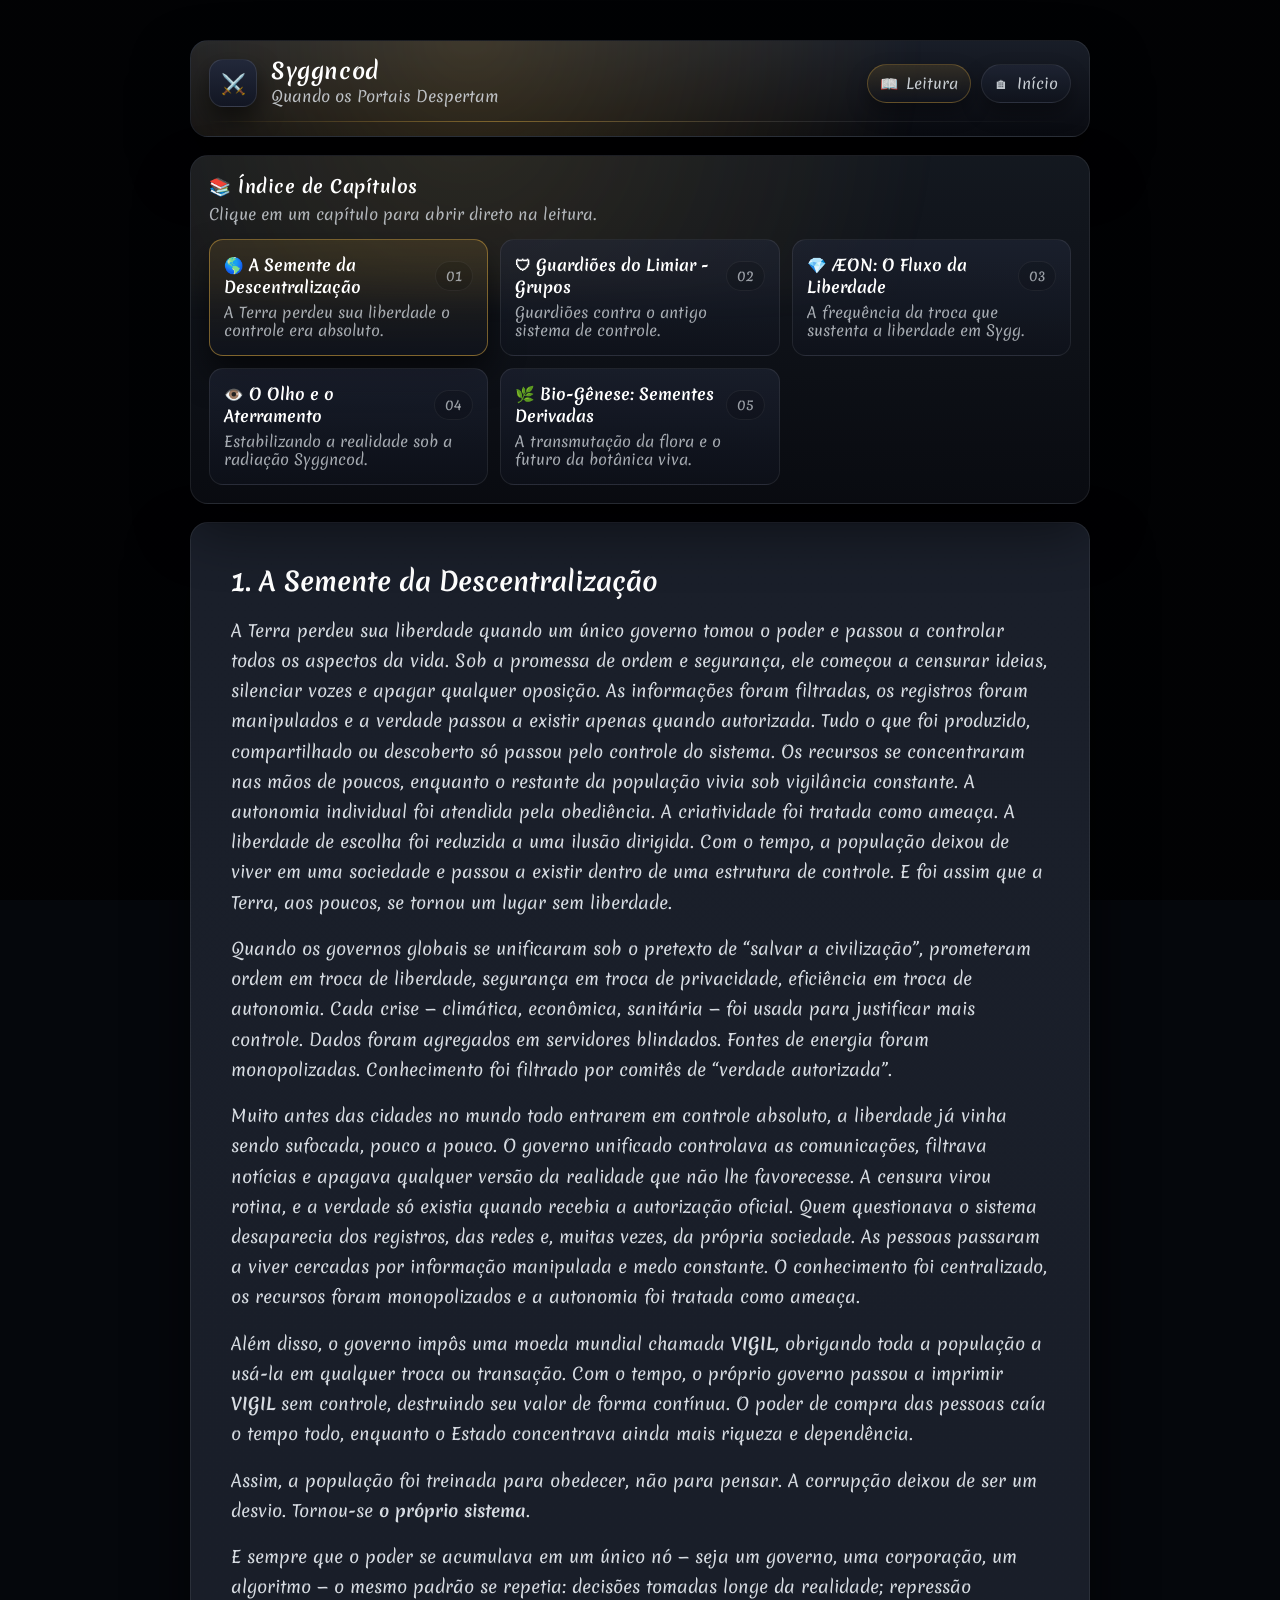
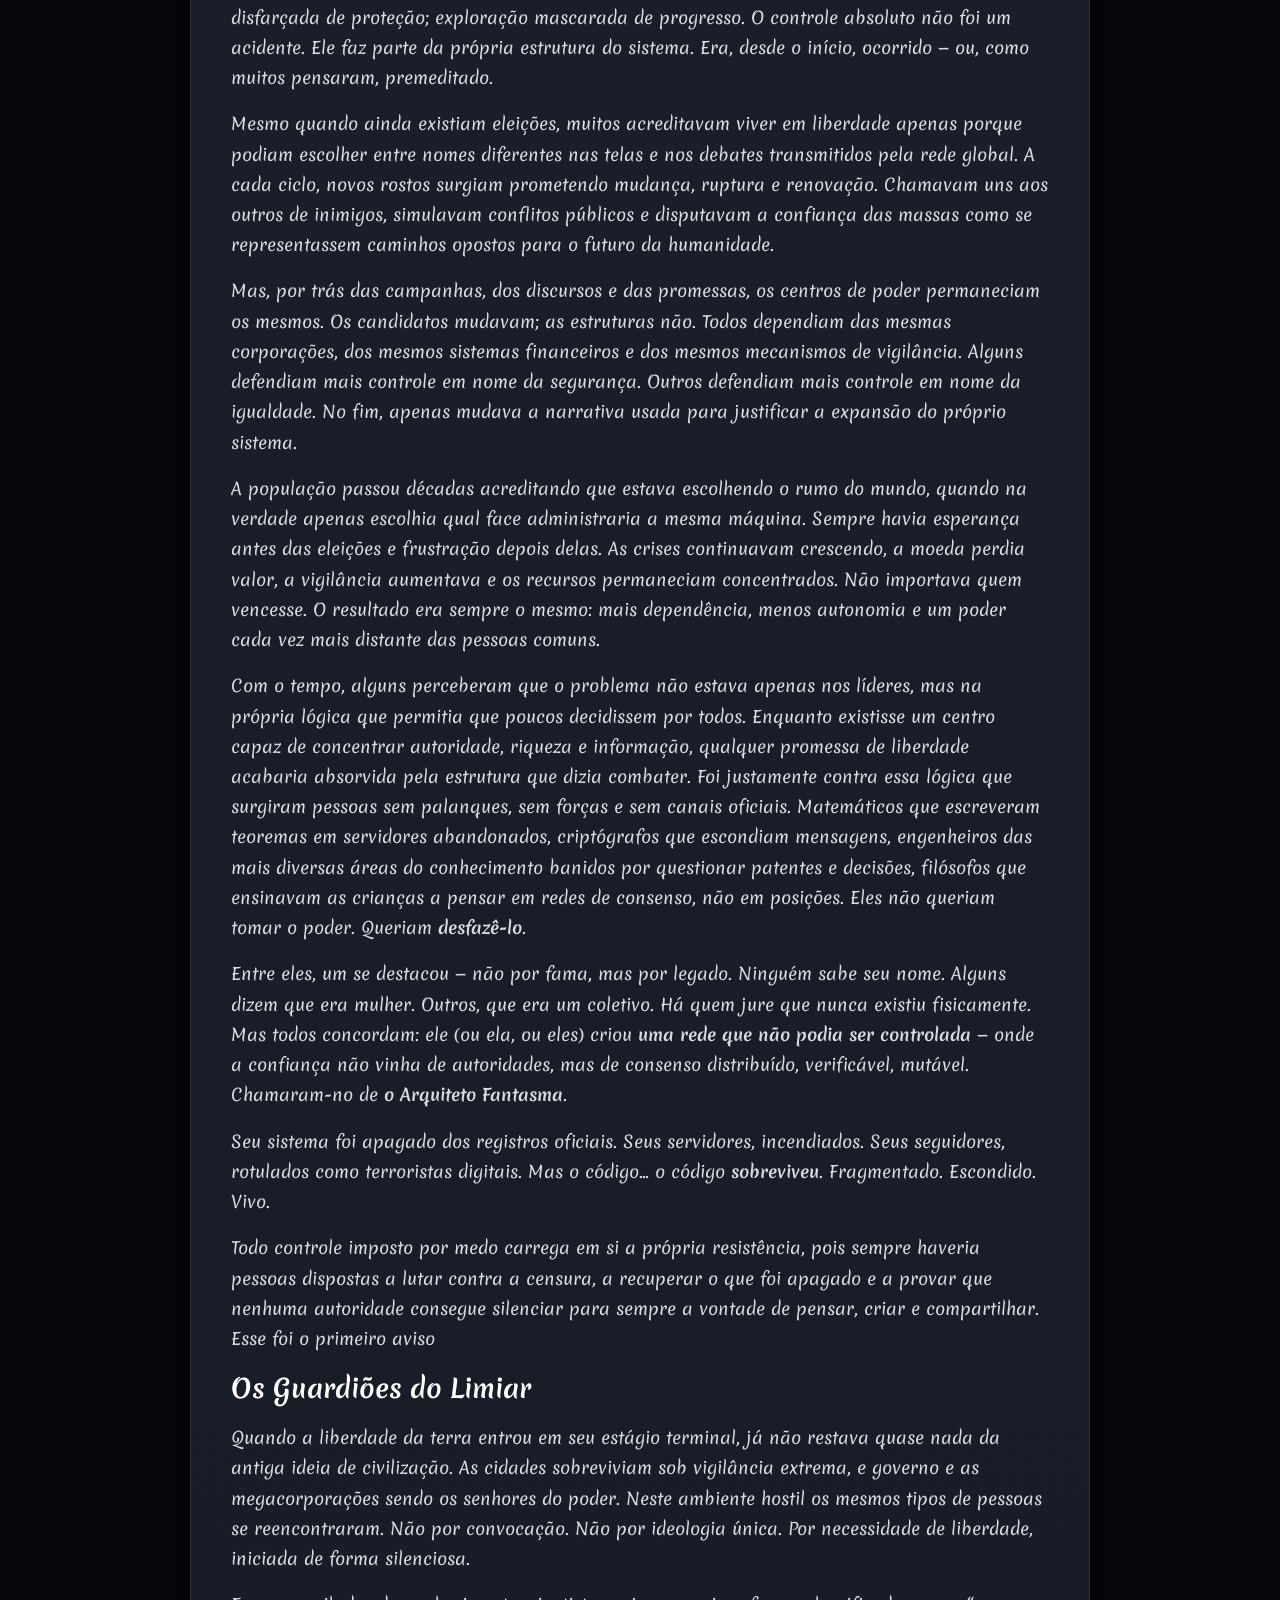
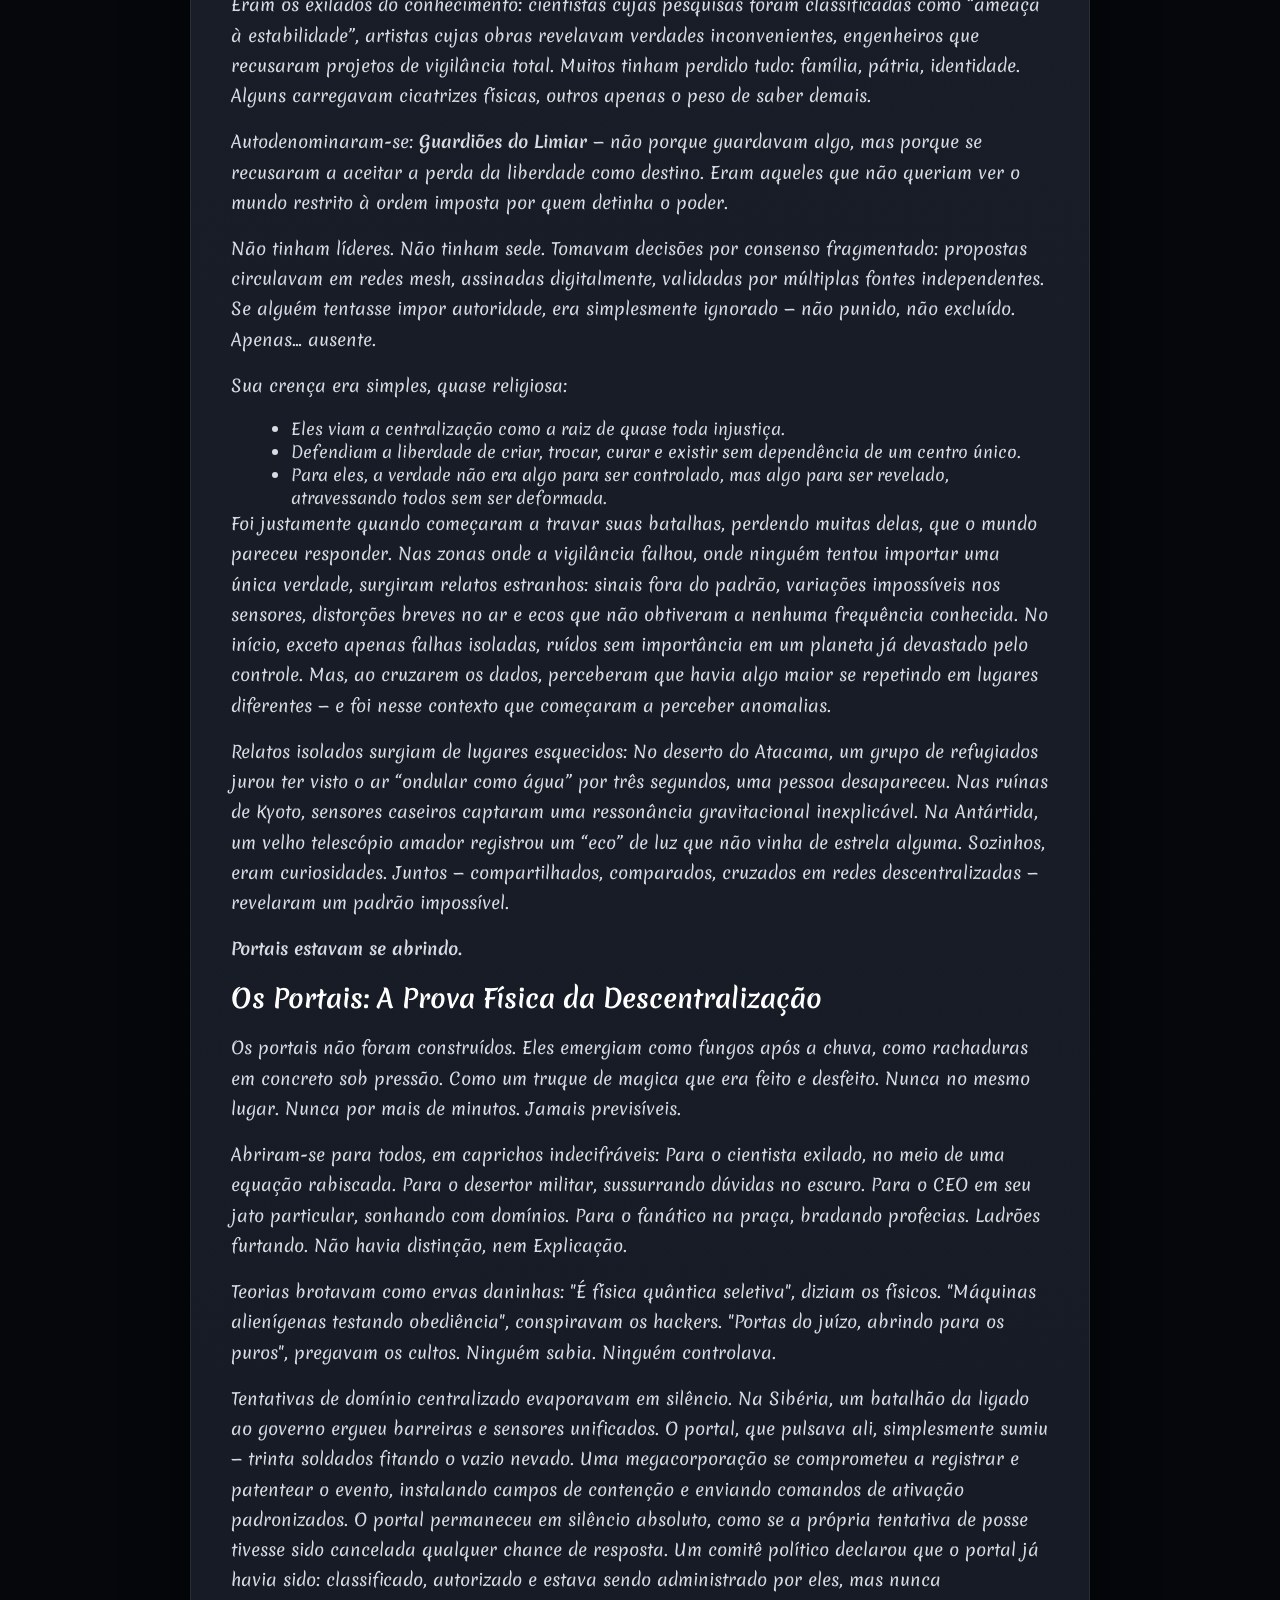
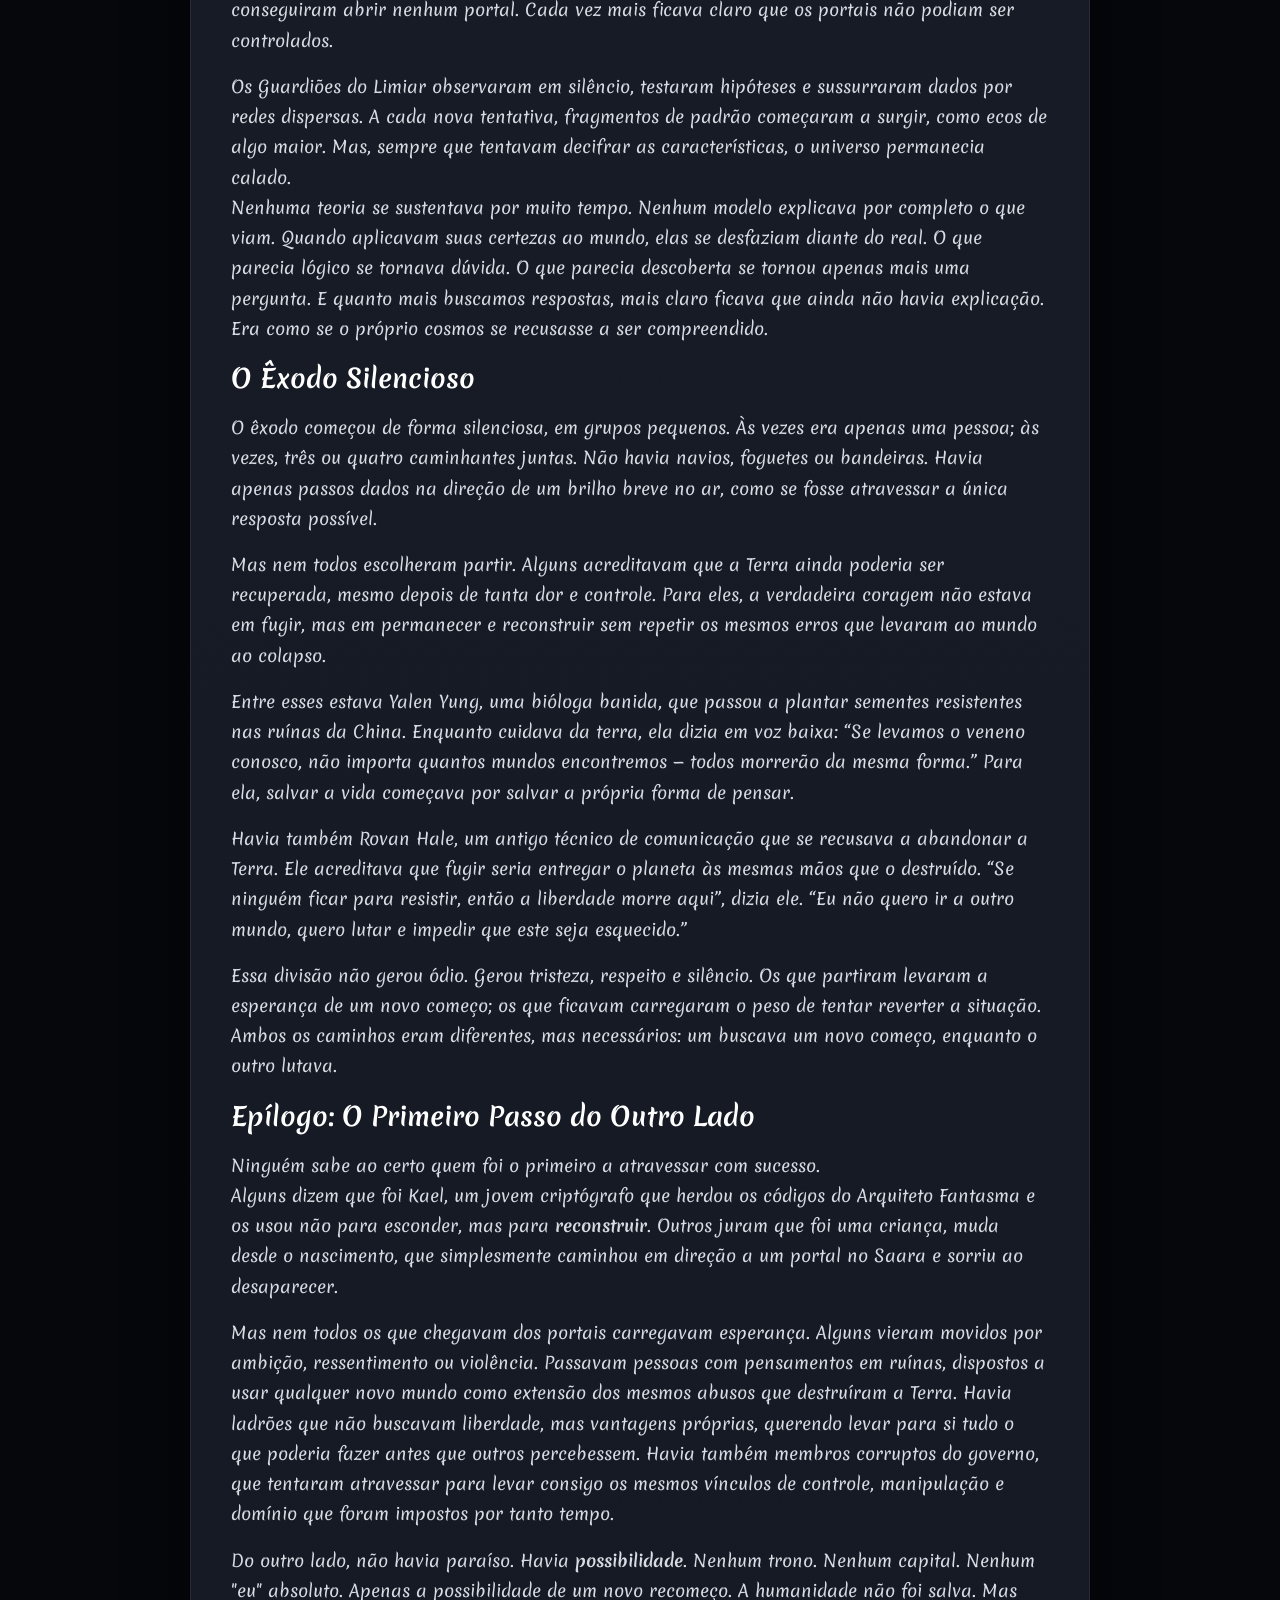
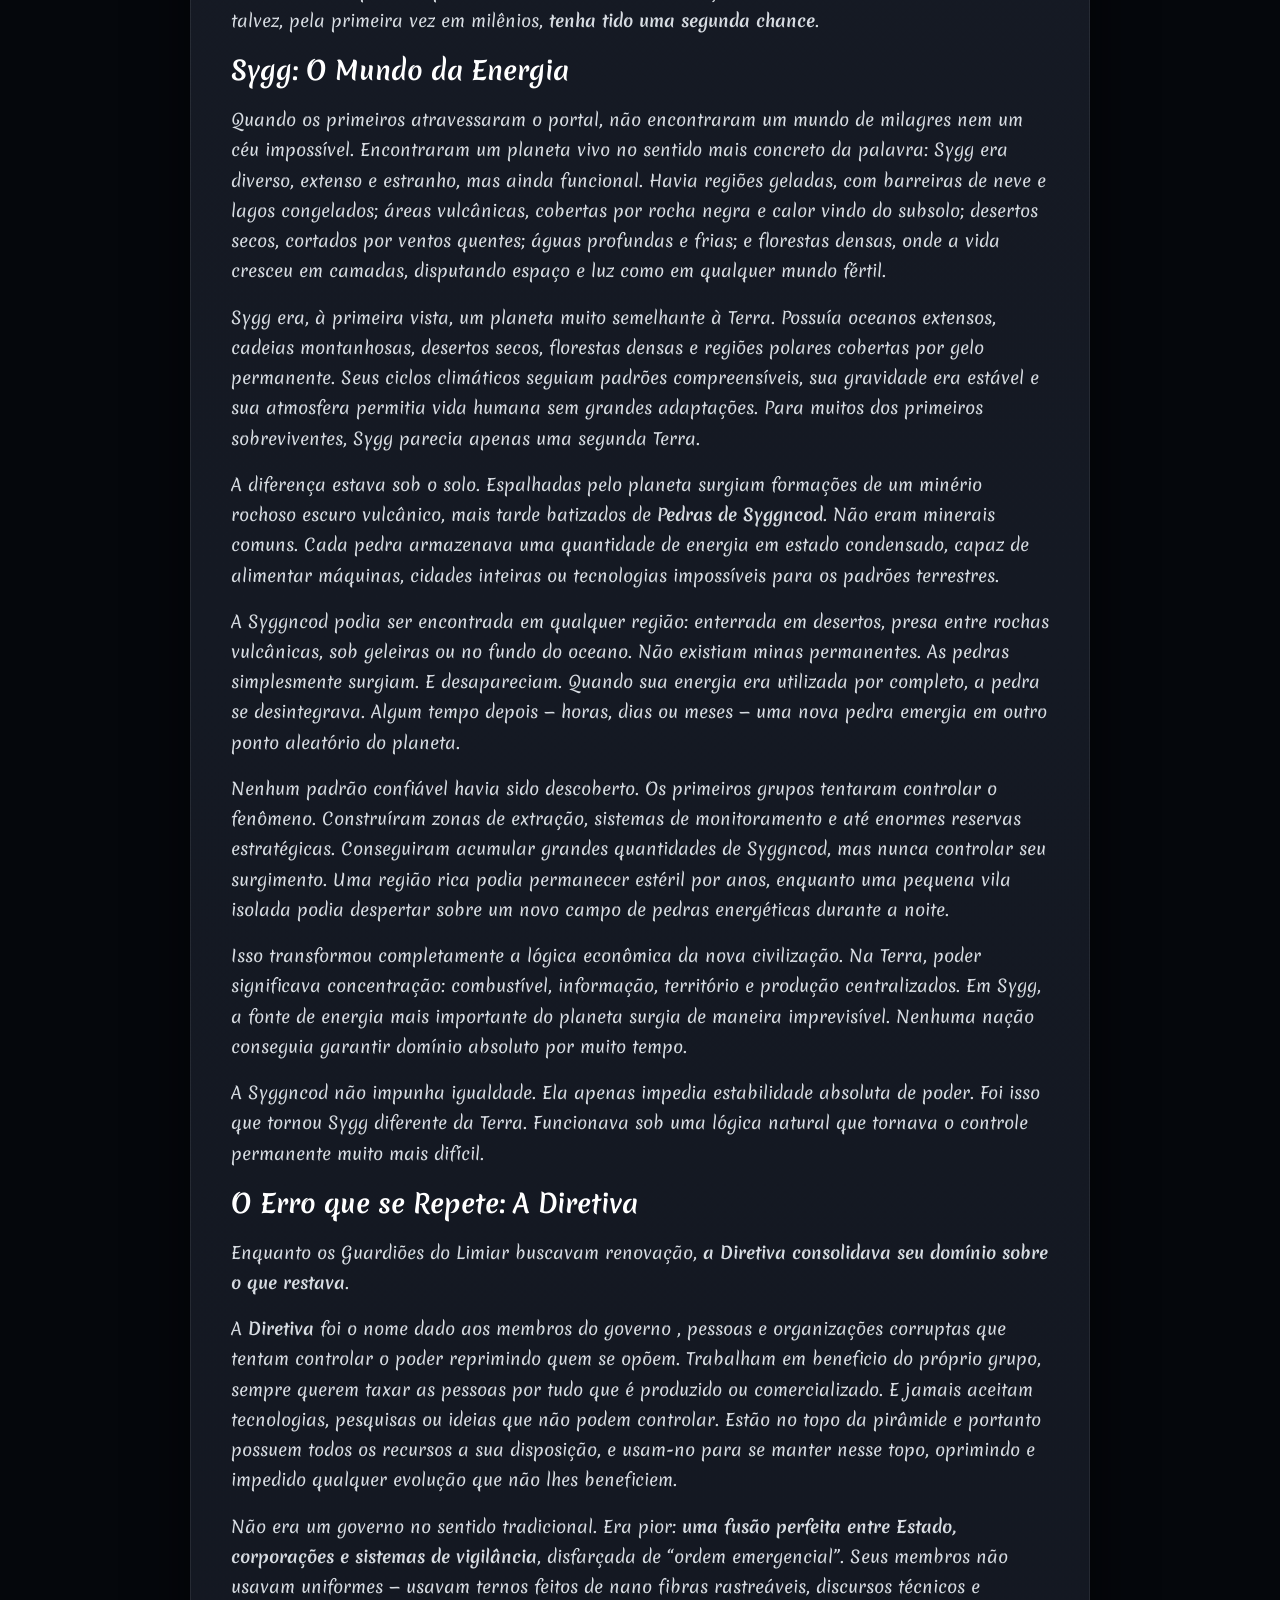
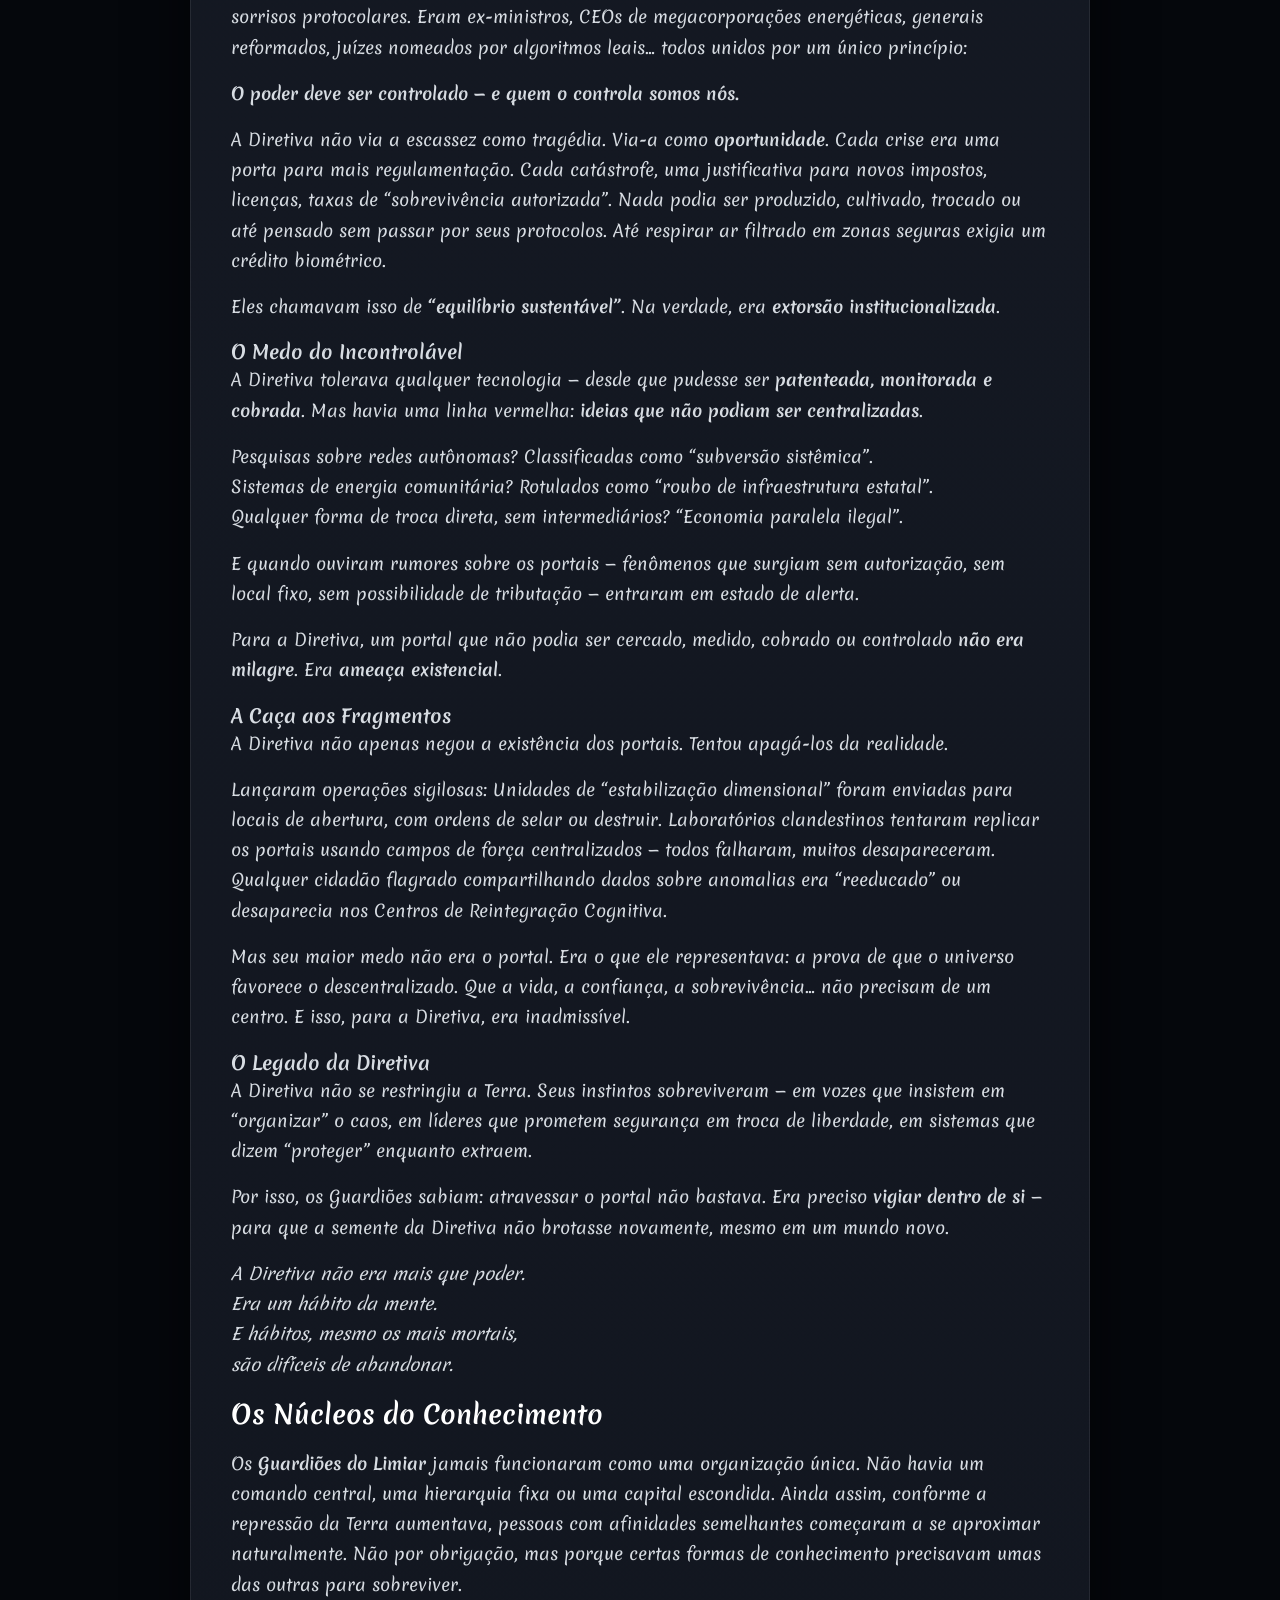
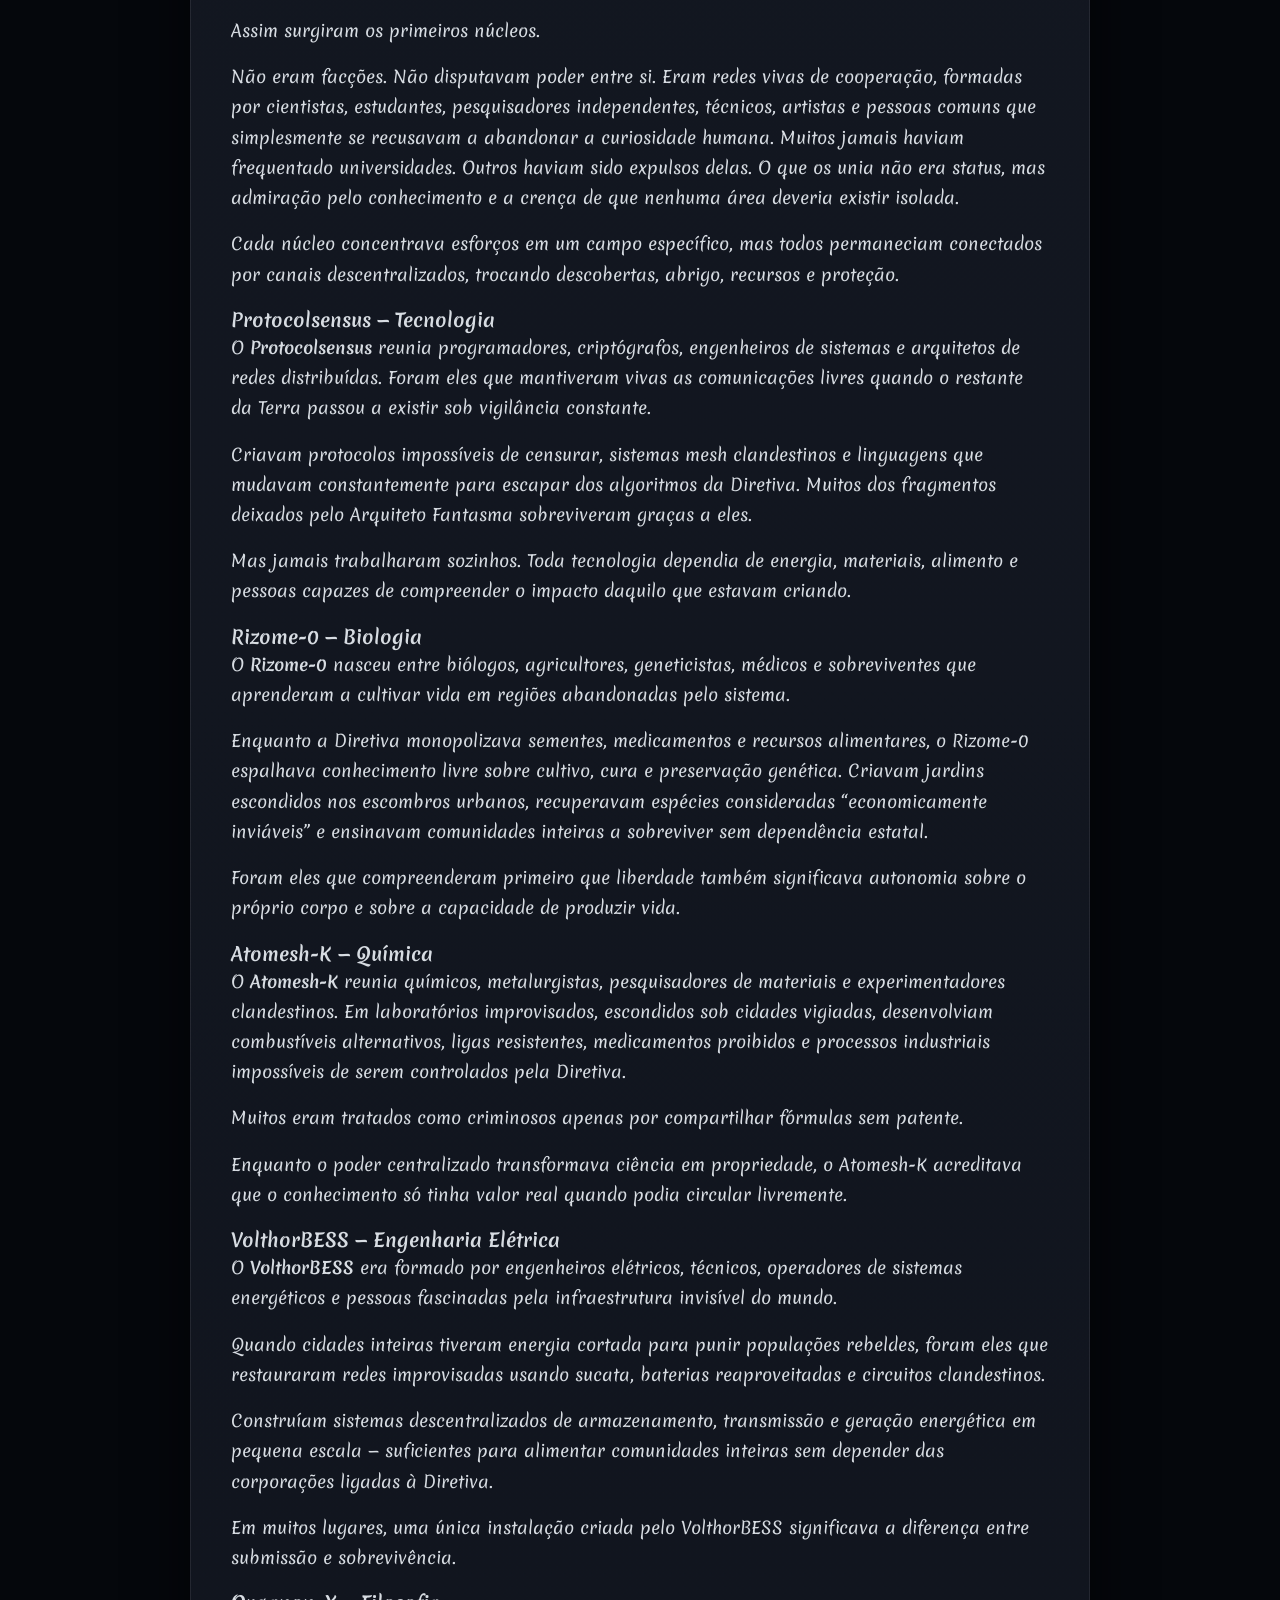
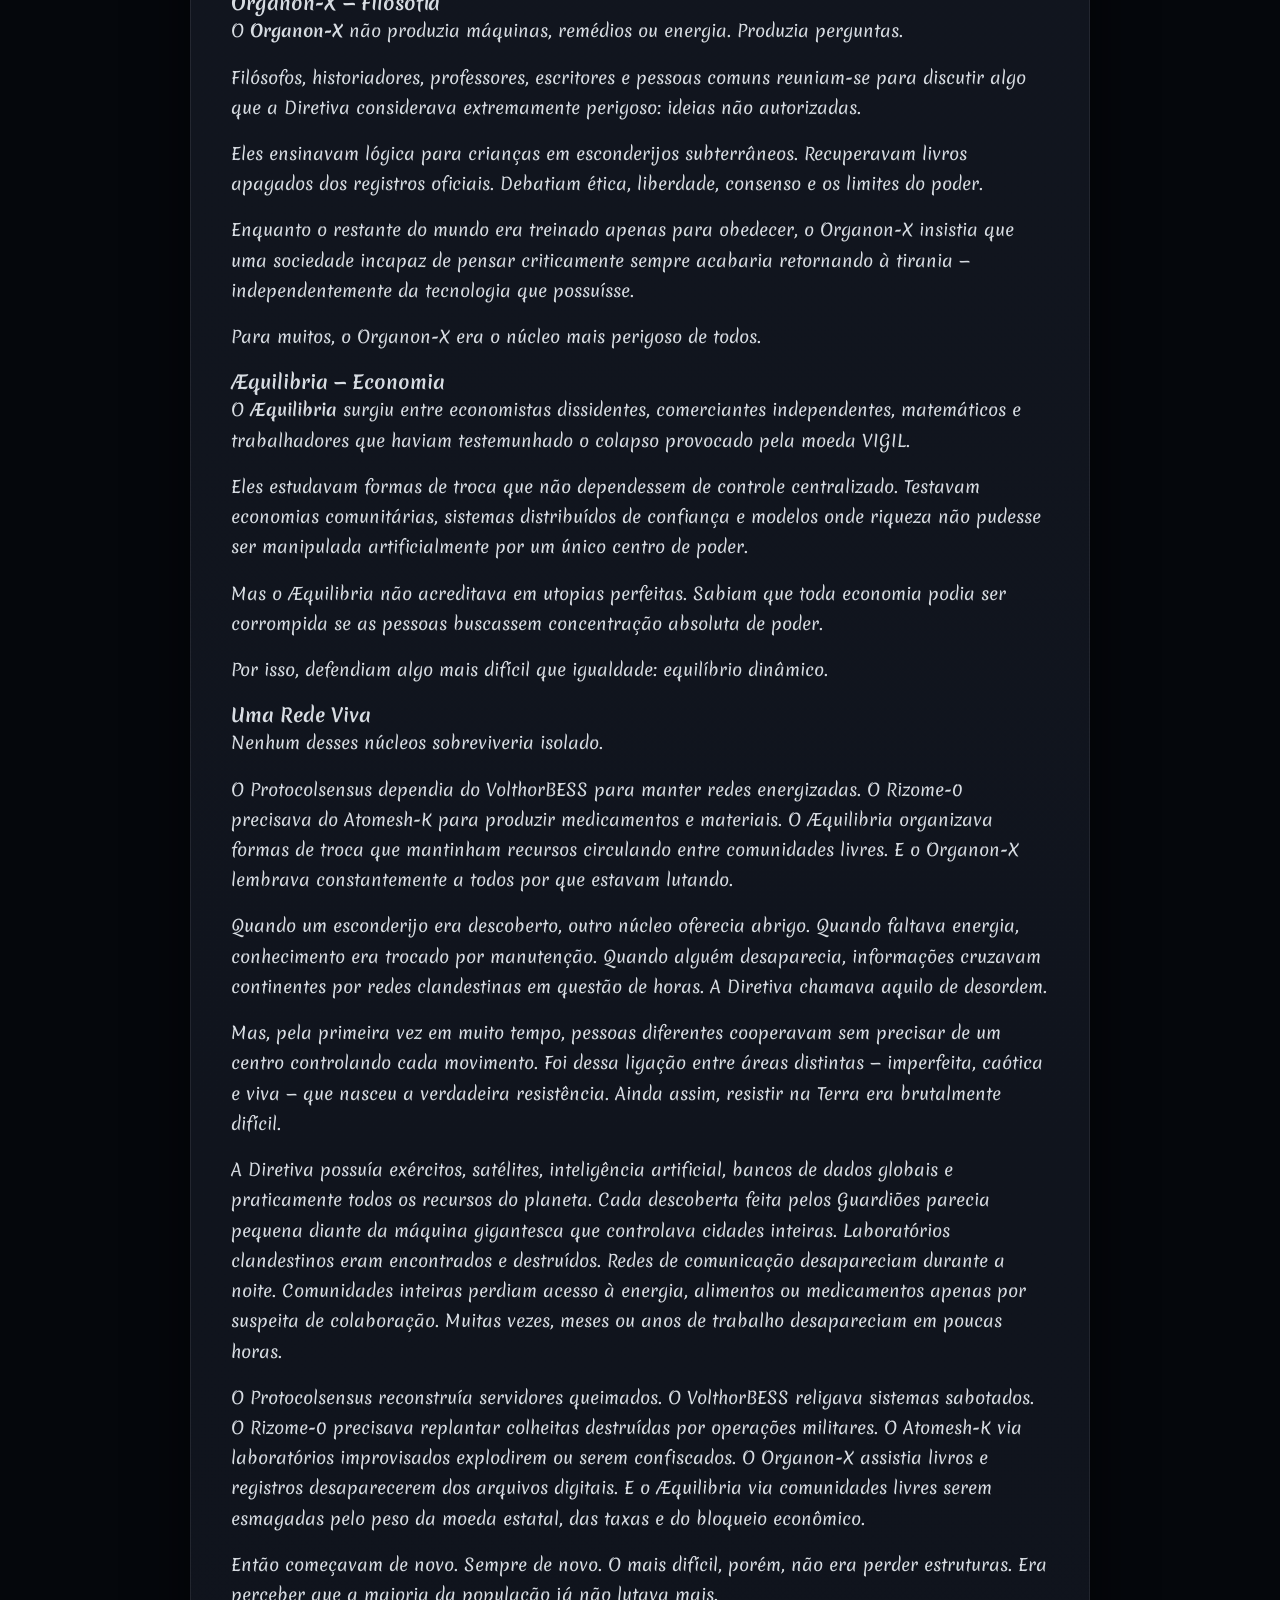
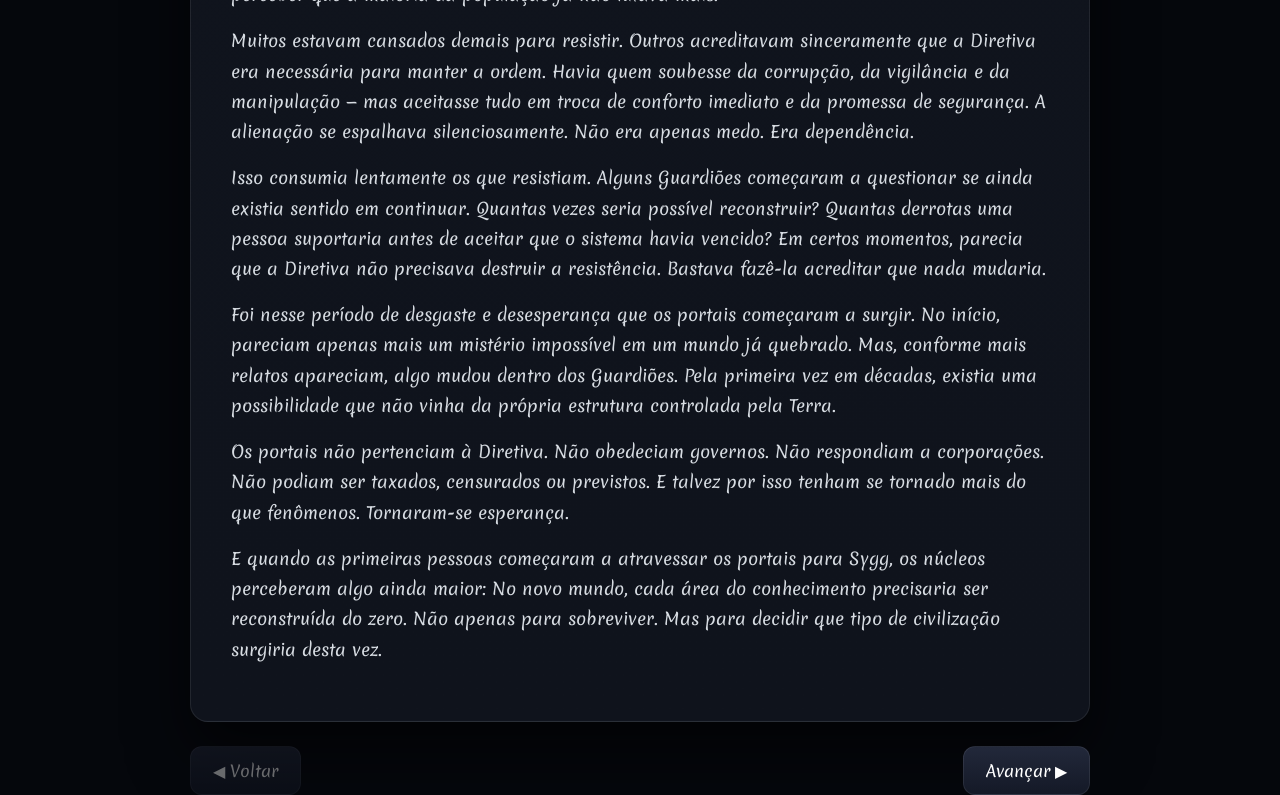
==== historia.html @ ebf7c97c "Commit inicial" ====
<!DOCTYPE html>
<html lang="pt-BR">

<head>
  <meta charset="UTF-8">
  <title>História Principal</title>
  <link rel="stylesheet" href="css/style_historia.css" />
</head>

<body>

<div class="book">

  <!-- ===== TOPO / CABEÇALHO RPG ===== -->
  <header class="rpg-header">
    
    <div class="rpg-header__glow"></div>

    <div class="rpg-header__inner">
      <div class="rpg-header__brand">
        <div class="rpg-header__sigil" aria-hidden="true">⚔️</div>

        <div class="rpg-header__titles">
          <h1 class="rpg-header__title">Syggncod</h1>
          <p class="rpg-header__subtitle">Quando os Portais Despertam</p>
        </div>
      </div>

      <div class="rpg-header__meta">
        <div class="rpg-chip rpg-chip--accent">
          <span class="rpg-chip__icon">📖</span>
          <span class="rpg-chip__text">Leitura</span>
        </div>

        <a href="index.html" class="rpg-chip">
          <span class="rpg-chip__icon">🏠︎</span>
          <span class="rpg-chip__text">Início</span>
        </a>

      </div>
    </div>

    <div class="rpg-header__divider" aria-hidden="true"></div>
  </header>

  <!-- ===== ÍNDICE DE CAPÍTULOS ===== -->
    <section class="chapter-index">
    <div class="chapter-index__top">
        <div>
        <h2 class="chapter-index__title">📚 Índice de Capítulos</h2>
        <p class="chapter-index__subtitle">Clique em um capítulo para abrir direto na leitura.</p>
        </div>
    </div>

    <div class="chapter-list">
        <button class="chapter-btn active" data-index="0">
        <div class="chapter-btn__top">
            <span class="chapter-btn__name">🌎 A Semente da Descentralização </span>
            <span class="chapter-btn__num">01</span>
        </div>
        <span class="chapter-btn__desc">A Terra perdeu sua liberdade o controle era absoluto.</span>
        </button>

        <button class="chapter-btn" data-index="1">
        <div class="chapter-btn__top">
            <span class="chapter-btn__name">🛡 Guardiões do Limiar - Grupos </span>
            <span class="chapter-btn__num">02</span>
        </div>
        <span class="chapter-btn__desc">Guardiões contra o antigo sistema de controle.</span>
        </button>

        <button class="chapter-btn" data-index="2">
        <div class="chapter-btn__top">
            <span class="chapter-btn__name">💎 ÆON: O Fluxo da Liberdade</span>
            <span class="chapter-btn__num">03</span>
        </div>
        <span class="chapter-btn__desc">A frequência da troca que sustenta a liberdade em Sygg.</span>
        </button>

        <button class="chapter-btn" data-index="3">
        <div class="chapter-btn__top">
            <span class="chapter-btn__name">👁️ O Olho e o Aterramento</span>
            <span class="chapter-btn__num">04</span>
        </div>
        <span class="chapter-btn__desc">Estabilizando a realidade sob a radiação Syggncod.</span>
        </button>

        <button class="chapter-btn" data-index="4">
        <div class="chapter-btn__top">
            <span class="chapter-btn__name">🌿 Bio-Gênese: Sementes Derivadas</span>
            <span class="chapter-btn__num">05</span>
        </div>
        <span class="chapter-btn__desc">A transmutação da flora e o futuro da botânica viva.</span>
        </button>
    </div>
    </section>

  <!-- CAPÍTULO 1 -->
  <section class="card ">
  
    <h2 id="-1-a-semente-da-descentraliza-o-"><strong>1. A Semente da Descentralização</strong></h2>
    <p> A Terra perdeu sua liberdade quando um único governo tomou o poder e passou a controlar todos os aspectos da vida.  Sob a promessa de ordem e segurança, ele começou a censurar ideias, silenciar vozes e apagar qualquer oposição.  As informações foram filtradas, os registros foram manipulados e a verdade passou a existir apenas quando autorizada.  Tudo o que foi produzido, compartilhado ou descoberto só passou pelo controle do sistema.  Os recursos se concentraram nas mãos de poucos, enquanto o restante da população vivia sob vigilância constante.  A autonomia individual foi atendida pela obediência.  A criatividade foi tratada como ameaça.  A liberdade de escolha foi reduzida a uma ilusão dirigida.  Com o tempo, a população deixou de viver em uma sociedade e passou a existir dentro de uma estrutura de controle.  E foi assim que a Terra, aos poucos, se tornou um lugar sem liberdade.</p>
    <p>Quando os governos globais se unificaram sob o pretexto de “salvar a civilização”, prometeram ordem em troca de liberdade, segurança em troca de privacidade, eficiência em troca de autonomia. Cada crise — climática, econômica, sanitária — foi usada para justificar mais controle. Dados foram agregados em servidores blindados. Fontes de energia foram monopolizadas. Conhecimento foi filtrado por comitês de “verdade autorizada”.</p>
    <p>Muito antes das cidades no mundo todo entrarem em controle absoluto, a liberdade já vinha sendo sufocada, pouco a pouco.  O governo unificado controlava as comunicações, filtrava notícias e apagava qualquer versão da realidade que não lhe favorecesse.  A censura virou rotina, e a verdade só existia quando recebia a autorização oficial.  Quem questionava o sistema desaparecia dos registros, das redes e, muitas vezes, da própria sociedade.  As pessoas passaram a viver cercadas por informação manipulada e medo constante.  O conhecimento foi centralizado, os recursos foram monopolizados e a autonomia foi tratada como ameaça.  </p>
    <p>Além disso, o governo impôs uma moeda mundial chamada <strong>VIGIL</strong>, obrigando toda a população a usá-la em qualquer troca ou transação.  Com o tempo, o próprio governo passou a imprimir <strong>VIGIL</strong> sem controle, destruindo seu valor de forma contínua.  O poder de compra das pessoas caía o tempo todo, enquanto o Estado concentrava ainda mais riqueza e dependência.  </p>
    <p>Assim, a população foi treinada para obedecer, não para pensar. A corrupção deixou de ser um desvio. Tornou-se <strong>o próprio sistema</strong>.</p>
    <p>E sempre que o poder se acumulava em um único nó — seja um governo, uma corporação, um algoritmo — o mesmo padrão se repetia:  decisões tomadas longe da realidade; repressão disfarçada de proteção; exploração mascarada de progresso. O controle absoluto não foi um acidente. Ele faz parte da própria estrutura do sistema. Era, desde o início, ocorrido — ou, como muitos pensaram, premeditado. </p>
    <p>Mesmo quando ainda existiam eleições, muitos acreditavam viver em liberdade apenas porque podiam escolher entre nomes diferentes nas telas e nos debates transmitidos pela rede global. A cada ciclo, novos rostos surgiam prometendo mudança, ruptura e renovação. Chamavam uns aos outros de inimigos, simulavam conflitos públicos e disputavam a confiança das massas como se representassem caminhos opostos para o futuro da humanidade.</p>
    <p>Mas, por trás das campanhas, dos discursos e das promessas, os centros de poder permaneciam os mesmos. Os candidatos mudavam; as estruturas não. Todos dependiam das mesmas corporações, dos mesmos sistemas financeiros e dos mesmos mecanismos de vigilância. Alguns defendiam mais controle em nome da segurança. Outros defendiam mais controle em nome da igualdade. No fim, apenas mudava a narrativa usada para justificar a expansão do próprio sistema.</p>
    <p>A população passou décadas acreditando que estava escolhendo o rumo do mundo, quando na verdade apenas escolhia qual face administraria a mesma máquina. Sempre havia esperança antes das eleições e frustração depois delas. As crises continuavam crescendo, a moeda perdia valor, a vigilância aumentava e os recursos permaneciam concentrados. Não importava quem vencesse. O resultado era sempre o mesmo: mais dependência, menos autonomia e um poder cada vez mais distante das pessoas comuns.</p>
    <p>Com o tempo, alguns perceberam que o problema não estava apenas nos líderes, mas na própria lógica que permitia que poucos decidissem por todos. Enquanto existisse um centro capaz de concentrar autoridade, riqueza e informação, qualquer promessa de liberdade acabaria absorvida pela estrutura que dizia combater. Foi justamente contra essa lógica que surgiram pessoas sem palanques, sem forças e sem canais oficiais. Matemáticos que escreveram teoremas em servidores abandonados, criptógrafos que escondiam mensagens, engenheiros das mais diversas áreas do conhecimento banidos por questionar patentes e decisões, filósofos que ensinavam as crianças a pensar em redes de consenso, não em posições. Eles não queriam tomar o poder.  Queriam <strong>desfazê-lo</strong>.</p>
    <p>Entre eles, um se destacou — não por fama, mas por legado.  Ninguém sabe seu nome. Alguns dizem que era mulher. Outros, que era um coletivo. Há quem jure que nunca existiu fisicamente.<br>Mas todos concordam: ele (ou ela, ou eles) criou <strong>uma rede que não podia ser controlada</strong> — onde a confiança não vinha de autoridades, mas de consenso distribuído, verificável, mutável. Chamaram-no de <strong>o Arquiteto Fantasma</strong>.</p>
    <p>Seu sistema foi apagado dos registros oficiais. Seus servidores, incendiados. Seus seguidores, rotulados como terroristas digitais.  Mas o código… o código <strong>sobreviveu</strong>. Fragmentado. Escondido. Vivo.</p>
    <p>Todo controle imposto por medo carrega em si a própria resistência, pois sempre haveria pessoas dispostas a lutar contra a censura, a recuperar o que foi apagado e a provar que nenhuma autoridade consegue silenciar para sempre a vontade de pensar, criar e compartilhar. Esse foi o primeiro aviso</p>
 
    <h2 id="-2-os-guardi-es-do-limiar-"><strong>Os Guardiões do Limiar</strong></h2>
    <p>Quando a liberdade da terra entrou em seu estágio terminal, já não restava quase nada da antiga ideia de civilização. As cidades sobreviviam sob vigilância extrema, e governo e as megacorporações sendo os senhores do poder. Neste ambiente hostil os mesmos tipos de pessoas se reencontraram. Não por convocação. Não por ideologia única.  Por necessidade de liberdade, iniciada de forma silenciosa.</p>
    <p>Eram os exilados do conhecimento: cientistas cujas pesquisas foram classificadas como “ameaça à estabilidade”, artistas cujas obras revelavam verdades inconvenientes, engenheiros que recusaram projetos de vigilância total. Muitos tinham perdido tudo: família, pátria, identidade. Alguns carregavam cicatrizes físicas, outros apenas o peso de saber demais.</p>
    <p>Autodenominaram-se: <strong>Guardiões do Limiar</strong> — não porque guardavam algo, mas porque se recusaram a aceitar a perda da liberdade como destino. Eram aqueles que não queriam ver o mundo restrito à ordem imposta por quem detinha o poder.</p>
    <p>Não tinham líderes.  Não tinham sede.  Tomavam decisões por consenso fragmentado: propostas circulavam em redes mesh, assinadas digitalmente, validadas por múltiplas fontes independentes. Se alguém tentasse impor autoridade, era simplesmente ignorado — não punido, não excluído. Apenas… ausente.</p>
    <p>Sua crença era simples, quase religiosa:</p>
    <ul>
    <li>Eles viam a centralização como a raiz de quase toda injustiça.</li>
    <li>Defendiam a liberdade de criar, trocar, curar e existir sem dependência de um centro único.   </li>
    <li>Para eles, a verdade não era algo para ser controlado, mas algo para ser revelado, atravessando todos sem ser deformada.</li>
    </ul>
    <p>Foi justamente quando começaram a travar suas batalhas, perdendo muitas delas, que o mundo pareceu responder. Nas zonas onde a vigilância falhou, onde ninguém tentou importar uma única verdade, surgiram relatos estranhos: sinais fora do padrão, variações impossíveis nos sensores, distorções breves no ar e ecos que não obtiveram a nenhuma frequência conhecida. No início, exceto apenas falhas isoladas, ruídos sem importância em um planeta já devastado pelo controle. Mas, ao cruzarem os dados, perceberam que havia algo maior se repetindo em lugares diferentes — e foi nesse contexto que começaram a perceber anomalias.</p>
    <p>Relatos isolados surgiam de lugares esquecidos:  No deserto do Atacama, um grupo de refugiados jurou ter visto o ar “ondular como água” por três segundos, uma pessoa desapareceu. Nas ruínas de Kyoto, sensores caseiros captaram uma ressonância gravitacional inexplicável.  Na Antártida, um velho telescópio amador registrou um “eco” de luz que não vinha de estrela alguma. Sozinhos, eram curiosidades. Juntos — compartilhados, comparados, cruzados em redes descentralizadas — revelaram um padrão impossível.</p>
    <p><strong>Portais estavam se abrindo.</strong></p>
 
    <h2 id="-3-os-portais-a-prova-f-sica-da-descentraliza-o-"><strong>Os Portais: A Prova Física da Descentralização</strong></h2>
    <p>Os portais não foram construídos.  Eles emergiam como fungos após a chuva, como rachaduras em concreto sob pressão. Como um truque de magica que era feito e desfeito. Nunca no mesmo lugar.  Nunca por mais de minutos.  Jamais previsíveis.</p>
    <p>Abriram-se para todos, em caprichos indecifráveis:  Para o cientista exilado, no meio de uma equação rabiscada.  Para o desertor militar, sussurrando dúvidas no escuro.  Para o CEO em seu jato particular, sonhando com domínios.  Para o fanático na praça, bradando profecias. Ladrões furtando. Não havia distinção, nem Explicação.</p>
    <p>Teorias brotavam como ervas daninhas:  &quot;É física quântica seletiva&quot;, diziam os físicos. &quot;Máquinas alienígenas testando obediência&quot;, conspiravam os hackers.  &quot;Portas do juízo, abrindo para os puros&quot;, pregavam os cultos.  Ninguém sabia. Ninguém controlava.</p>
    <p>Tentativas de domínio centralizado evaporavam em silêncio. Na Sibéria, um batalhão da ligado ao governo ergueu barreiras e sensores unificados. O portal, que pulsava ali, simplesmente sumiu — trinta soldados fitando o vazio nevado. Uma megacorporação se comprometeu a registrar e patentear o evento, instalando campos de contenção e enviando comandos de ativação padronizados. O portal permaneceu em silêncio absoluto, como se a própria tentativa de posse tivesse sido cancelada qualquer chance de resposta. Um comitê político declarou que o portal já havia sido: classificado, autorizado e estava sendo administrado por eles, mas nunca conseguiram abrir nenhum portal. Cada vez mais ficava claro que os portais não podiam ser controlados.</p>
    <p>Os Guardiões do Limiar observaram em silêncio, testaram hipóteses e sussurraram dados por redes dispersas.  A cada nova tentativa, fragmentos de padrão começaram a surgir, como ecos de algo maior.  Mas, sempre que tentavam decifrar as características, o universo permanecia calado.<br>Nenhuma teoria se sustentava por muito tempo.  Nenhum modelo explicava por completo o que viam.  Quando aplicavam suas certezas ao mundo, elas se desfaziam diante do real.  O que parecia lógico se tornava dúvida.  O que parecia descoberta se tornou apenas mais uma pergunta. E quanto mais buscamos respostas, mais claro ficava que ainda não havia explicação. Era como se o próprio cosmos se recusasse a ser compreendido.</p>

    <h2 id="-4-o-xodo-silencioso-"><strong>O Êxodo Silencioso</strong></h2>
    <p>O êxodo começou de forma silenciosa, em grupos pequenos. Às vezes era apenas uma pessoa; às vezes, três ou quatro caminhantes juntas. Não havia navios, foguetes ou bandeiras. Havia apenas passos dados na direção de um brilho breve no ar, como se fosse atravessar a única resposta possível.</p>
    <p>Mas nem todos escolheram partir. Alguns acreditavam que a Terra ainda poderia ser recuperada, mesmo depois de tanta dor e controle. Para eles, a verdadeira coragem não estava em fugir, mas em permanecer e reconstruir sem repetir os mesmos erros que levaram ao mundo ao colapso.</p>
    <p>Entre esses estava Yalen Yung, uma bióloga banida, que passou a plantar sementes resistentes nas ruínas da China. Enquanto cuidava da terra, ela dizia em voz baixa: “Se levamos o veneno conosco, não importa quantos mundos encontremos — todos morrerão da mesma forma.” Para ela, salvar a vida começava por salvar a própria forma de pensar.</p>
    <p>Havia também Rovan Hale, um antigo técnico de comunicação que se recusava a abandonar a Terra. Ele acreditava que fugir seria entregar o planeta às mesmas mãos que o destruído. “Se ninguém ficar para resistir, então a liberdade morre aqui”, dizia ele. “Eu não quero ir a outro mundo, quero lutar e impedir que este seja esquecido.”</p>
    <p>Essa divisão não gerou ódio. Gerou tristeza, respeito e silêncio. Os que partiram levaram a esperança de um novo começo; os que ficavam carregaram o peso de tentar reverter a situação. Ambos os caminhos eram diferentes, mas necessários: um buscava um novo começo, enquanto o outro lutava.</p>
    <h2 id="-ep-logo-o-primeiro-passo-do-outro-lado-"><strong>Epílogo: O Primeiro Passo do Outro Lado</strong></h2>
    <p>Ninguém sabe ao certo quem foi o primeiro a atravessar com sucesso.<br>Alguns dizem que foi Kael, um jovem criptógrafo que herdou os códigos do Arquiteto Fantasma e os usou não para esconder, mas para <strong>reconstruir</strong>.  Outros juram que foi uma criança, muda desde o nascimento, que simplesmente caminhou em direção a um portal no Saara e sorriu ao desaparecer.</p>
    <p>Mas nem todos os que chegavam dos portais carregavam esperança. Alguns vieram movidos por ambição, ressentimento ou violência. Passavam pessoas com pensamentos em ruínas, dispostos a usar qualquer novo mundo como extensão dos mesmos abusos que destruíram a Terra. Havia ladrões que não buscavam liberdade, mas vantagens próprias, querendo levar para si tudo o que poderia fazer antes que outros percebessem. Havia também membros corruptos do governo, que tentaram atravessar para levar consigo os mesmos vínculos de controle, manipulação e domínio que foram impostos por tanto tempo.</p>
    <p>Do outro lado, não havia paraíso.  Havia <strong>possibilidade</strong>. Nenhum trono. Nenhum capital. Nenhum &quot;eu&quot; absoluto.  Apenas a possibilidade de um novo recomeço. A humanidade não foi salva.  Mas talvez, pela primeira vez em milênios, <strong>tenha tido uma segunda chance</strong>. </p>
 
    <h2 id="-5-sygg-o-mundo-da-energia-"><strong>Sygg: O Mundo da Energia</strong></h2>
    <p>Quando os primeiros atravessaram o portal, não encontraram um mundo de milagres nem um céu impossível. Encontraram um planeta vivo no sentido mais concreto da palavra: Sygg era diverso, extenso e estranho, mas ainda funcional. Havia regiões geladas, com barreiras de neve e lagos congelados; áreas vulcânicas, cobertas por rocha negra e calor vindo do subsolo; desertos secos, cortados por ventos quentes; águas profundas e frias; e florestas densas, onde a vida cresceu em camadas, disputando espaço e luz como em qualquer mundo fértil.</p>
    <p>Sygg era, à primeira vista, um planeta muito semelhante à Terra. Possuía oceanos extensos, cadeias montanhosas, desertos secos, florestas densas e regiões polares cobertas por gelo permanente. Seus ciclos climáticos seguiam padrões compreensíveis, sua gravidade era estável e sua atmosfera permitia vida humana sem grandes adaptações. Para muitos dos primeiros sobreviventes, Sygg parecia apenas uma segunda Terra.</p>
    <p>A diferença estava sob o solo. Espalhadas pelo planeta surgiam formações de um minério rochoso escuro vulcânico, mais tarde batizados de <strong>Pedras de Syggncod</strong>. Não eram minerais comuns. Cada pedra armazenava uma  quantidade de energia em estado condensado, capaz de alimentar máquinas, cidades inteiras ou tecnologias impossíveis para os padrões terrestres.</p>
    <p>A Syggncod podia ser encontrada em qualquer região: enterrada em desertos, presa entre rochas vulcânicas, sob geleiras ou no fundo do oceano. Não existiam minas permanentes. As pedras simplesmente surgiam. E desapareciam. Quando sua energia era utilizada por completo, a pedra se desintegrava. Algum tempo depois — horas, dias ou meses — uma nova pedra emergia em outro ponto aleatório do planeta.</p>
    <p>Nenhum padrão confiável havia sido descoberto. Os primeiros grupos tentaram controlar o fenômeno. Construíram zonas de extração, sistemas de monitoramento e até enormes reservas estratégicas. Conseguiram acumular grandes quantidades de Syggncod, mas nunca controlar seu surgimento. Uma região rica podia permanecer estéril por anos, enquanto uma pequena vila isolada podia despertar sobre um novo campo de pedras energéticas durante a noite. </p>
    <p>Isso transformou completamente a lógica econômica da nova civilização. Na Terra, poder significava concentração: combustível, informação, território e produção centralizados. Em Sygg, a fonte de energia mais importante do planeta surgia de maneira imprevisível. Nenhuma nação conseguia garantir domínio absoluto por muito tempo.</p>
    <p>A Syggncod não impunha igualdade. Ela apenas impedia estabilidade absoluta de poder.
    Foi isso que tornou Sygg diferente da Terra.  Funcionava sob uma lógica natural que tornava o controle permanente muito mais difícil.</p>

    <h2 id="6-o-erro-que-se-repete-a-diretiva">O Erro que se Repete: A Diretiva</h2>
    <p>Enquanto os Guardiões do Limiar buscavam renovação, <strong>a Diretiva consolidava seu domínio sobre o que restava</strong>.</p>
    <p>A <strong>Diretiva</strong> foi o nome dado aos membros do governo , pessoas e organizações corruptas que tentam controlar o poder reprimindo quem se opõem. Trabalham em beneficio do próprio grupo, sempre querem taxar as pessoas por tudo que é produzido ou comercializado. E jamais aceitam tecnologias, pesquisas ou ideias que não podem controlar. Estão no topo da pirâmide e portanto possuem todos os recursos a sua disposição, e usam-no para se manter nesse topo, oprimindo e impedido qualquer evolução que não lhes beneficiem.</p>
    <p>Não era um governo no sentido tradicional. Era pior: <strong>uma fusão perfeita entre Estado, corporações e sistemas de vigilância</strong>, disfarçada de “ordem emergencial”. Seus membros não usavam uniformes — usavam ternos feitos de nano fibras rastreáveis, discursos técnicos e sorrisos protocolares. Eram ex-ministros, CEOs de megacorporações energéticas, generais reformados, juízes nomeados por algoritmos leais… todos unidos por um único princípio:</p>
    <blockquote>
    <p><strong>O poder deve ser controlado — e quem o controla somos nós.</strong></p>
    </blockquote>
    <p>A Diretiva não via a escassez como tragédia. Via-a como <strong>oportunidade</strong>.  Cada crise era uma porta para mais regulamentação. Cada catástrofe, uma justificativa para novos impostos, licenças, taxas de “sobrevivência autorizada”.  Nada podia ser produzido, cultivado, trocado ou até pensado sem passar por seus protocolos.  Até respirar ar filtrado em zonas seguras exigia um crédito biométrico.</p>
    <p>Eles chamavam isso de <strong>“equilíbrio sustentável”</strong>.  Na verdade, era <strong>extorsão institucionalizada</strong>.</p>
    <h3 id="-o-medo-do-incontrol-vel-"><strong>O Medo do Incontrolável</strong></h3>
    <p>A Diretiva tolerava qualquer tecnologia — desde que pudesse ser <strong>patenteada, monitorada e cobrada</strong>.  Mas havia uma linha vermelha: <strong>ideias que não podiam ser centralizadas</strong>.</p>
    <p>Pesquisas sobre redes autônomas? Classificadas como “subversão sistêmica”.<br>Sistemas de energia comunitária? Rotulados como “roubo de infraestrutura estatal”.<br>Qualquer forma de troca direta, sem intermediários? “Economia paralela ilegal”.</p>
    <p>E quando ouviram rumores sobre os portais — fenômenos que surgiam sem autorização, sem local fixo, sem possibilidade de tributação — entraram em estado de alerta.</p>
    <p>Para a Diretiva, um portal que não podia ser cercado, medido, cobrado ou controlado <strong>não era milagre</strong>.  Era <strong>ameaça existencial</strong>.</p>
    <h3 id="-a-ca-a-aos-fragmentos-"><strong>A Caça aos Fragmentos</strong></h3>
    <p>A Diretiva não apenas negou a existência dos portais.  Tentou apagá-los da realidade.</p>
    <p>Lançaram operações sigilosas:  Unidades de “estabilização dimensional” foram enviadas para locais de abertura, com ordens de selar ou destruir.  Laboratórios clandestinos tentaram replicar os portais usando campos de força centralizados — todos falharam, muitos desapareceram. Qualquer cidadão flagrado compartilhando dados sobre anomalias era “reeducado” ou desaparecia nos Centros de Reintegração Cognitiva.</p>
    <p>Mas seu maior medo não era o portal.  Era o que ele representava:  a prova de que o universo favorece o descentralizado.  Que a vida, a confiança, a sobrevivência… não precisam de um centro. E isso, para a Diretiva, era inadmissível.</p>
    <h3 id="-o-legado-da-diretiva-"><strong>O Legado da Diretiva</strong></h3>
    <p>A Diretiva não se restringiu a Terra.  Seus instintos sobreviveram — em vozes que insistem em “organizar” o caos, em líderes que prometem segurança em troca de liberdade, em sistemas que dizem “proteger” enquanto extraem.</p>
    <p>Por isso, os Guardiões sabiam:  atravessar o portal não bastava.  Era preciso <strong>vigiar dentro de si</strong> — para que a semente da Diretiva não brotasse novamente, mesmo em um mundo novo.</p>
    <blockquote>
    <p><em>A Diretiva não era mais que poder.<br>Era um hábito da mente.<br>E hábitos, mesmo os mais mortais,<br>são difíceis de abandonar.</em></p>
    </blockquote>
    <h2 id="-7-os-n-cleos-do-conhecimento-"><strong>Os Núcleos do Conhecimento</strong></h2>
    <p>Os <strong>Guardiões do Limiar</strong> jamais funcionaram como uma organização única. Não havia um comando central, uma hierarquia fixa ou uma capital escondida. Ainda assim, conforme a repressão da Terra aumentava, pessoas com afinidades semelhantes começaram a se aproximar naturalmente. Não por obrigação, mas porque certas formas de conhecimento precisavam umas das outras para sobreviver.</p>
    <p>Assim surgiram os primeiros núcleos.</p>
    <p>Não eram facções. Não disputavam poder entre si. Eram redes vivas de cooperação, formadas por cientistas, estudantes, pesquisadores independentes, técnicos, artistas e pessoas comuns que simplesmente se recusavam a abandonar a curiosidade humana. Muitos jamais haviam frequentado universidades. Outros haviam sido expulsos delas. O que os unia não era status, mas admiração pelo conhecimento e a crença de que nenhuma área deveria existir isolada.</p>
    <p>Cada núcleo concentrava esforços em um campo específico, mas todos permaneciam conectados por canais descentralizados, trocando descobertas, abrigo, recursos e proteção.</p>
    <h3 id="-protocolsensus-tecnologia-"><strong>Protocolsensus — Tecnologia</strong></h3>
    <p>O <strong>Protocolsensus</strong> reunia programadores, criptógrafos, engenheiros de sistemas e arquitetos de redes distribuídas. Foram eles que mantiveram vivas as comunicações livres quando o restante da Terra passou a existir sob vigilância constante.</p>
    <p>Criavam protocolos impossíveis de censurar, sistemas mesh clandestinos e linguagens que mudavam constantemente para escapar dos algoritmos da Diretiva. Muitos dos fragmentos deixados pelo Arquiteto Fantasma sobreviveram graças a eles.</p>
    <p>Mas jamais trabalharam sozinhos. Toda tecnologia dependia de energia, materiais, alimento e pessoas capazes de compreender o impacto daquilo que estavam criando.</p>
    <h3 id="-rizome-0-biologia-"><strong>Rizome-0 — Biologia</strong></h3>
    <p>O <strong>Rizome-0</strong> nasceu entre biólogos, agricultores, geneticistas, médicos e sobreviventes que aprenderam a cultivar vida em regiões abandonadas pelo sistema.</p>
    <p>Enquanto a Diretiva monopolizava sementes, medicamentos e recursos alimentares, o Rizome-0 espalhava conhecimento livre sobre cultivo, cura e preservação genética. Criavam jardins escondidos nos escombros urbanos, recuperavam espécies consideradas “economicamente inviáveis” e ensinavam comunidades inteiras a sobreviver sem dependência estatal.</p>
    <p>Foram eles que compreenderam primeiro que liberdade também significava autonomia sobre o próprio corpo e sobre a capacidade de produzir vida.</p>
    <h3 id="-atomesh-k-qu-mica-"><strong>Atomesh-K — Química</strong></h3>
    <p>O <strong>Atomesh-K</strong> reunia químicos, metalurgistas, pesquisadores de materiais e experimentadores clandestinos. Em laboratórios improvisados, escondidos sob cidades vigiadas, desenvolviam combustíveis alternativos, ligas resistentes, medicamentos proibidos e processos industriais impossíveis de serem controlados pela Diretiva.</p>
    <p>Muitos eram tratados como criminosos apenas por compartilhar fórmulas sem patente.</p>
    <p>Enquanto o poder centralizado transformava ciência em propriedade, o Atomesh-K acreditava que o conhecimento só tinha valor real quando podia circular livremente.</p>
    <h3 id="-volthorbess-engenharia-el-trica-"><strong>VolthorBESS — Engenharia Elétrica</strong></h3>
    <p>O <strong>VolthorBESS</strong> era formado por engenheiros elétricos, técnicos, operadores de sistemas energéticos e pessoas fascinadas pela infraestrutura invisível do mundo.</p>
    <p>Quando cidades inteiras tiveram energia cortada para punir populações rebeldes, foram eles que restauraram redes improvisadas usando sucata, baterias reaproveitadas e circuitos clandestinos.</p>
    <p>Construíam sistemas descentralizados de armazenamento, transmissão e geração energética em pequena escala — suficientes para alimentar comunidades inteiras sem depender das corporações ligadas à Diretiva.</p>
    <p>Em muitos lugares, uma única instalação criada pelo VolthorBESS significava a diferença entre submissão e sobrevivência.</p>
    <h3 id="-organon-x-filosofia-"><strong>Organon-X — Filosofia</strong></h3>
    <p>O <strong>Organon-X</strong> não produzia máquinas, remédios ou energia. Produzia perguntas.</p>
    <p>Filósofos, historiadores, professores, escritores e pessoas comuns reuniam-se para discutir algo que a Diretiva considerava extremamente perigoso: ideias não autorizadas.</p>
    <p>Eles ensinavam lógica para crianças em esconderijos subterrâneos. Recuperavam livros apagados dos registros oficiais. Debatiam ética, liberdade, consenso e os limites do poder.</p>
    <p>Enquanto o restante do mundo era treinado apenas para obedecer, o Organon-X insistia que uma sociedade incapaz de pensar criticamente sempre acabaria retornando à tirania — independentemente da tecnologia que possuísse.</p>
    <p>Para muitos, o Organon-X era o núcleo mais perigoso de todos.</p>
    <h3 id="-quilibria-economia-"><strong>Æquilibria — Economia</strong></h3>
    <p>O <strong>Æquilibria</strong> surgiu entre economistas dissidentes, comerciantes independentes, matemáticos e trabalhadores que haviam testemunhado o colapso provocado pela moeda VIGIL.</p>
    <p>Eles estudavam formas de troca que não dependessem de controle centralizado. Testavam economias comunitárias, sistemas distribuídos de confiança e modelos onde riqueza não pudesse ser manipulada artificialmente por um único centro de poder.</p>
    <p>Mas o Æquilibria não acreditava em utopias perfeitas. Sabiam que toda economia podia ser corrompida se as pessoas buscassem concentração absoluta de poder.</p>
    <p>Por isso, defendiam algo mais difícil que igualdade: equilíbrio dinâmico.</p>
    <h3 id="-uma-rede-viva-"><strong>Uma Rede Viva</strong></h3>
    <p>Nenhum desses núcleos sobreviveria isolado.</p>
    <p>O Protocolsensus dependia do VolthorBESS para manter redes energizadas. O Rizome-0 precisava do Atomesh-K para produzir medicamentos e materiais. O Æquilibria organizava formas de troca que mantinham recursos circulando entre comunidades livres. E o Organon-X lembrava constantemente a todos por que estavam lutando.</p>
    <p>Quando um esconderijo era descoberto, outro núcleo oferecia abrigo. Quando faltava energia, conhecimento era trocado por manutenção. Quando alguém desaparecia, informações cruzavam continentes por redes clandestinas em questão de horas. A Diretiva chamava aquilo de desordem.</p>
    <p>Mas, pela primeira vez em muito tempo, pessoas diferentes cooperavam sem precisar de um centro controlando cada movimento. Foi dessa ligação entre áreas distintas — imperfeita, caótica e viva — que nasceu a verdadeira resistência. Ainda assim, resistir na Terra era brutalmente difícil.</p>
    <p>A Diretiva possuía exércitos, satélites, inteligência artificial, bancos de dados globais e praticamente todos os recursos do planeta. Cada descoberta feita pelos Guardiões parecia pequena diante da máquina gigantesca que controlava cidades inteiras. Laboratórios clandestinos eram encontrados e destruídos. Redes de comunicação desapareciam durante a noite. Comunidades inteiras perdiam acesso à energia, alimentos ou medicamentos apenas por suspeita de colaboração. Muitas vezes, meses ou anos de trabalho desapareciam em poucas horas.</p>
    <p>O Protocolsensus reconstruía servidores queimados.  O VolthorBESS religava sistemas sabotados.<br>O Rizome-0 precisava replantar colheitas destruídas por operações militares.  O Atomesh-K via laboratórios improvisados explodirem ou serem confiscados.  O Organon-X assistia livros e registros desaparecerem dos arquivos digitais. E o Æquilibria via comunidades livres serem esmagadas pelo peso da moeda estatal, das taxas e do bloqueio econômico.</p>
    <p>Então começavam de novo. Sempre de novo. O mais difícil, porém, não era perder estruturas. Era perceber que a maioria da população já não lutava mais.</p>
    <p>Muitos estavam cansados demais para resistir. Outros acreditavam sinceramente que a Diretiva era necessária para manter a ordem. Havia quem soubesse da corrupção, da vigilância e da manipulação — mas aceitasse tudo em troca de conforto imediato e da promessa de segurança. A alienação se espalhava silenciosamente. Não era apenas medo. Era dependência.</p>
    <p>Isso consumia lentamente os que resistiam. Alguns Guardiões começaram a questionar se ainda existia sentido em continuar. Quantas vezes seria possível reconstruir? Quantas derrotas uma pessoa suportaria antes de aceitar que o sistema havia vencido? Em certos momentos, parecia que a Diretiva não precisava destruir a resistência. Bastava fazê-la acreditar que nada mudaria.</p>
    <p>Foi nesse período de desgaste e desesperança que os portais começaram a surgir. No início, pareciam apenas mais um mistério impossível em um mundo já quebrado. Mas, conforme mais relatos apareciam, algo mudou dentro dos Guardiões. Pela primeira vez em décadas, existia uma possibilidade que não vinha da própria estrutura controlada pela Terra.</p>
    <p>Os portais não pertenciam à Diretiva.  Não obedeciam governos.  Não respondiam a corporações.<br>Não podiam ser taxados, censurados ou previstos. E talvez por isso tenham se tornado mais do que fenômenos. Tornaram-se esperança.</p>
    <p>E quando as primeiras pessoas começaram a atravessar os portais para Sygg, os núcleos perceberam algo ainda maior: No novo mundo, cada área do conhecimento precisaria ser reconstruída do zero. Não apenas para sobreviver. Mas para decidir que tipo de civilização surgiria desta vez.</p>

  </section>

  <!-- CAPÍTULO 2 -->
  <section class="card">
  
    <h3 id="1-tecnologia-protocolsensus">1. Tecnologia: Protocolsensus</h3>
    <p><em>Nenhuma voz comanda, todos os nós concordam</em></p>
    <p align="center">
    <img src="imagens/tecnologia.png" style="width:200px">
    </p>
    Inspirado diretamente nos <em>cypherpunks</em>, este grupo foca na infraestrutura da liberdade. Eles não criam apenas códigos, mas ecossistemas que substituem intermediários.

    - <strong>Ação:</strong> Desenvolvimento de redes <em>mesh</em> globais e sistemas de computação de borda onde a privacidade é o padrão e não uma opção.

    - <strong>Consenso:</strong> Baseado em Prova de Utilidade Real. O poder de decisão é distribuído conforme a contribuição para a manutenção da rede, sem nós mestres.

    - <strong>Principal Contribuição:</strong> Uma inteligência artificial coletiva alimentada por milhares de usuários, cujas respostas são a média ponderada da vontade da rede.


    <p>&nbsp;</p>
    <h3 id="2-rizome-0">2. Biologia: Rizome-0 </h3>
    <p><em>A evolução não será centralizada</em></p>

    <p align="center">
    <img src="imagens/biologia.png" style="width:200px">
    </p>

    <p>Este grupo aplica a descentralização à vida e à saúde, combatendo o monopólio das patentes farmacêuticas e genéticas (Biohacking).</p>
    <ul>
    <li><p><strong>Ação:</strong> Laboratórios de biologia sintética em garagens (DIYbio) que compartilham sequenciamentos genéticos em código aberto para criar curas e sementes resistentes.</p>
    </li>
    <li><p><strong>Consenso:</strong> Validação por replicação. Uma descoberta só é &quot;verdadeira&quot; quando replicada independentemente por dez laboratórios anônimos diferentes.</p>
    </li>
    <li><p><strong>Principal Contribuição:</strong> Um banco de dados de DNA criptografado onde a &quot;autoria&quot; de uma cura pertence à espécie humana, e não a uma empresa.</p>
    </li>
    </ul>
    
    <p>&nbsp;</p>
    <h3 id="3-qu-mica-atomesh-k-">3. Química:  Atomesh-K**</h3>
    <p><em>Matéria soberana, abundância molecular</em></p>
    <p align="center">
    <img src="imagens/quimica.png" style="width:200px">
    </p>

    <p>Focados na descentralização da produção de materiais e energia, quebrando a dependência das cadeias de suprimentos globais e extrativistas.</p>
    <ul>
    <li><p><strong>Ação:</strong> Criação de protocolos para impressoras 3D de moléculas e sistemas de reciclagem atômica locais, permitindo que comunidades criem seus próprios fertilizantes, remédios e materiais de construção.</p>
    </li>
    <li><p><strong>Consenso:</strong> O Equilíbrio Estequiométrico Social. A produção é decidida pela necessidade da biosfera local, garantindo que nenhum resíduo seja gerado além da capacidade de absorção da terra.</p>
    </li>
    <li><p><strong>Principal Contribuição&quot;:</strong> Uma biblioteca de &quot;Receitas Universais&quot; que permite transformar lixo plástico em grafeno ou combustível em qualquer lugar do mundo.</p>
    </li>
    </ul>
    
    <p>&nbsp;</p>
    <h3 id="4-engenharia-el-trica-volthorbess">4. Engenharia Elétrica: VolthorBESS</h3>
    <p><em>Energia fracionada, potência onipresente</em></p>
    <p align="center">
    <img src="imagens/eletrica.png" style="width:200px">
    </p>

    <p>Este grupo atua na base física do poder: a eletricidade. O objetivo é tornar a rede elétrica nacional obsoleta através de microgeração.</p>
    <ul>
    <li><p><strong>Ação:</strong> Desenvolvimento de turbinas, painéis e baterias de baixo custo que se comunicam via rádio para equilibrar a carga de uma vizinhança sem depender de uma usina central.</p>
    </li>
    <li><p><strong>Consenso:</strong> O Fluxo Constante. A energia flui para onde a demanda é crítica (hospitais, produção de alimento) via contratos inteligentes (Smart Contracts) físicos e automáticos.</p>
    </li>
    <li><p><strong>O &quot;Satoshi&quot;:</strong> Uma frequência de rádio criptografada que coordena a distribuição de energia entre milhões de baterias caseiras, agindo como uma única &quot;Usina Virtual&quot; invisível.</p>
    </li>
    </ul>
    
    <p>&nbsp;</p>
    <h3 id="5-filosofia-organon-x-">5. Filosofia: <strong>Organon-X</strong></h3>
    <p><em>A verdade em consenso</em></p>
    <p align="center">
    <img src="imagens/filosofia.png" style="width:200px">
    </p>

    <p>Enquanto os outros cuidam do &quot;como&quot;, este grupo cuida do &quot;porquê&quot;. Eles combatem a centralização da verdade (propaganda e fake news).</p>
    <ul>
    <li><p><strong>Ação:</strong> Criação de sistemas de governança por <strong>Hulocracia</strong> e <strong>Futarchy</strong>, onde as decisões políticas são tratadas como apostas no bem comum, punindo mentiras e recompensando a honestidade intelectual.</p>
    </li>
    <li><p><strong>Consenso:</strong> Dialética Distribuída. A verdade não é o que a maioria diz, mas o que sobrevive ao escrutínio lógico rigoroso de uma rede de debatedores anônimos.</p>
    </li>
    <li><p><strong>Principal Contribuição:</strong> Um &quot;Protocolo de Ética&quot; imutável que atua como juiz em disputas, onde o veredito é gerado por uma síntese algorítmica de milhares de perspectivas filosóficas.</p>
    </li>
    </ul>
    
    <p>&nbsp;</p>
    <h3 id="-6-economia-quilibria-"><strong>6. Economia: Æquilibria</strong></h3>
    <p><em>O valor só existe em movimento</em></p>
    <p align="center">
    <img src="imagens/economia.png" style="width:200px">
    </p>

    <p>Enquanto os outros grupos redesenham a tecnologia, a biologia, a matéria, a energia e a verdade, <strong>Æquilibria</strong> redesenha o próprio conceito de valor. Eles operam na &quot;fronteira agorista&quot;, criando mercados paralelos que tornam o sistema financeiro estatal obsoleto e impossível de auditar ou tributar.</p>
    <ul>
    <li><p><strong>Ação:</strong> Implementação de <strong>Mercados de Camada Zero</strong>, onde trocas comerciais ocorrem em redes encriptadas P2P, utilizando contratos inteligentes que automatizam o escambo de recursos físicos sem depender de bancos ou moedas fiduciárias.</p>
    </li>
    <li><p><strong>Consenso:</strong> <strong>Prova de Fluxo (PoF).</strong> O prestígio econômico não vem do acúmulo, mas da circulação. O sistema pune a retenção estática (tesouro) e recompensa a liquidez injetada nos outros 5 pilares do Nexus.</p>
    </li>
    <li><p><strong>Principal Contribuição:</strong> O <strong>Sintetizador de Valor Universal (SVU)</strong>. Um protocolo que converte excedentes de energia (<em>VolthorBESS</em>), processamento (<em>Protocolsensus</em>) ou matéria (<em>Atomesh-K</em>) em poder de compra imediato. É a moeda definitiva: um ativo lastreado na própria capacidade de produção do grupo, imune à inflação, confiscos ou sanções governamentais.</p>
    </li>
    </ul>
    <h3 id="a-for-a-da-indistinguibilidade">A Força da Indistinguibilidade</h3>
    <p>Em todos esses grupos, o &quot;Líder&quot; é o <strong>Consenso Justo</strong>, uma regra matemática e ética que todos aceitaram seguir voluntariamente.</p>

  </section>

  <!-- CAPÍTULO 3 -->
  <section class="card">
  
    <h1 id="-on-a-moeda-viva-de-sygg-"><strong>ÆON — A Moeda Viva de Sygg</strong></h1>
    <p><em>(pronuncia-se “Éon”)</em></p>
    
    <h2 id="-1-o-problema-do-valor-no-planeta-sygg">**1. O Problema do Valor no Planeta Sygg</h2>
    <p>Quando os primeiros humanos chegaram a Sygg, trouxeram consigo um hábito antigo:<br>medir valor como posse.</p>
    <p>Trocas aconteciam.<br>Objetos circulavam.<br>Mas a energia — a base de tudo naquele planeta — ainda não possuía uma forma comum de circulação entre comunidades.</p>
    <p>A Syggncod bruta era poderosa demais.<br>Instável demais.<br>Não podia ser transportada com facilidade, era pesada.<br>Não podia ser fracionada sem risco.</p>
    <p>Sem um meio seguro de troca, o mesmo erro da Terra começava a se desenhar:<br>quem controlava a energia, controlava os outros.</p>
    <p>Os Guardiões do Limiar entenderam que, se o valor não circulasse,<br>o poder se concentraria novamente.</p>
    
    <h2 id="-2-a-cria-o-do-on-uma-obra-de-sincronia-"><strong>2. A Criação do ÆON: Uma Obra de Sincronia</strong></h2>
    <p>O ÆON não nasceu de uma descoberta isolada, mas de uma necessidade vital de circular valor e energia. <strong>Æquilibria</strong> passou décadas no mundo antigo realizando pesquisas exaustivas sobre economia regenerativa, mas suas teorias nunca encontraram solo fértil para florescer. Tudo mudou com a passagem para o planeta Sygg e o surgimento da <strong>Syggncod</strong>.</p>
    <p>Neste novo mundo, a energia não era apenas um recurso, era a base da existência. Para fragmentar a Pedra de Syggncod sem causar uma liberação catastrófica de energia, os Guardiões do Lumiar convocaram as seis frentes de conhecimento para criar o <strong>Protocolo de Ressonância Controlada</strong>, transformando um mineral instável em uma interface da pedra Syggncod perfeita.</p>
    <h3 id="-i-atomesh-k-a-purifica-o-da-mat-ria-"><strong>I. Atomesh-K (A Purificação da Matéria)</strong></h3>
    <p>O processo começa com a manipulação física da pedra bruta. Pesquisadores de <strong>Atomesh-K</strong> desenvolveram a técnica de &quot;micro-lapidação molecular&quot;. Eles descobriram como separar os fragmentos da Syggncod respeitando as linhas de clivagem natural dos cristais, permitindo que o núcleo energético fosse moldado sem &quot;morrer&quot; ou explodir durante o fracionamento.</p>
    <ul>
    <li><strong>A Entrega:</strong> O corpo <strong>petro-vulcânico</strong> e circular da moeda, lapidado a partir de Syggncod bruta inerte, que protege e ancora o núcleo de plasma em seu centro.</li>
    </ul>
    <h3 id="-ii-volthorbess-a-modula-o-da-carga-"><strong>II. VolthorBESS (A Modulação da Carga)</strong></h3>
    <p>Uma vez fracionada, a pedra precisa de um ritmo estável. Cientistas de <strong>VolthorBESS</strong> projetaram o campo de contenção eletromagnética que mantém a energia interna em estado de &quot;dormitividade ativa&quot;. Eles ajustaram a frequência para que a moeda vibre em uma voltagem segura para o toque humano, mas pronta para descarga imediata quando solicitada.</p>
    <ul>
    <li><strong>A Entrega:</strong> A voltagem de interface e a estabilidade térmica do núcleo.</li>
    </ul>
    <h3 id="-iii-rizome-0-o-inv-lucro-org-nico-"><strong>III. Rizome-0 (O Invólucro Orgânico)</strong></h3>
    <p>A energia da Syggncod é puramente mineral, mas para circular entre seres vivos, ela precisava de uma proteção biológica. Estudiosos de <strong>Rizome-0</strong> sintetizam uma bio-membrana translúcida que reveste a parte energizada no centro da rocha. Essa pele orgânica atua como um isolante vital, permitindo que a moeda seja transportada por humanos sem sofrer descargas acidentais ao contato com a pele.</p>
    <ul>
    <li><strong>A Entrega:</strong> A biocompatibilidade e o isolamento seguro da carga.</li>
    </ul>
    <h3 id="-iv-protocolssensus-a-assinatura-e-a-ordem-"><strong>IV. Protocolssensus (A Assinatura e a Ordem)</strong></h3>
    <p>Para garantir a autenticidade e evitar a falsificação do valor, as pessoas vinculadas ao <strong>Protocolssensus</strong> codificaram uma assinatura de ressonância única em cada unidade. Eles criaram a &quot;Rede de Eco&quot;, onde cada ÆON emite um sinal sutil que permite a validação instantânea de sua carga e integridade sem a necessidade de dispositivos externos complexos.</p>
    <ul>
    <li><strong>A Entrega:</strong> A prova de autenticidade e a rastreabilidade do fluxo energético.</li>
    </ul>
    <h3 id="-v-organon-x-a-l-gica-do-ciclo-e-do-sentido-"><strong>V. Organon-X (A Lógica do Ciclo e do Sentido)</strong></h3>
    <p>A contribuição do <strong>Organon-X</strong> foi a arquitetura conceitual da obsolescência. Eles definiram matematicamente por que o ÆON deve se dissipar se for acumulado de forma estática por muito tempo. Eles provaram que, para o sistema de Sygg não colapsar, a moeda deveria ser um &quot;evento de fluxo&quot; e não um objeto de acúmulo. Eles inseriram na matemática da moeda uma regra: <strong>Energia é Movimento.</strong> Se você tentar trancar 1.000 moedas ÆON em uma caixa e esquecê-las por muitos anos, elas perderão a sintonia com o planeta e simplesmente evaporarão.</p>
    <ul>
    <li><strong>A Entrega:</strong> A diretiva de dissipação espontânea e o propósito filosófico do desapego.</li>
    </ul>
    <h3 id="-vi-quilibria-a-engenharia-da-circula-o-"><strong>VI. Æquilibria (A Engenharia da Circulação)</strong></h3>
    <p>Finalmente, colhendo os frutos de suas pesquisas milenares, <strong>Æquilibria</strong> calibrou a taxa de conversão do sistema. Eles determinaram o tamanho exato de cada ÆON para que seu valor de troca fosse equivalente ao seu valor de utilidade (sobrevivência e trabalho). Garantiram que o custo de refino fosse inferior ao benefício social de sua circulação, transformando a teoria em prática econômica funcional.</p>
    <ul>
    <li><strong>A Entrega:</strong> O equilíbrio de mercado e o incentivo ao movimento constante.</li>
    </ul>
  
    <h3 id="-resultado-final-da-colabora-o-"><strong>Resultado Final da Colaboração</strong></h3>
    <p>Quando o último selo é aplicado, o fragmento de Syggncod deixa de ser um mineral perigoso e se torna um <strong>ÆON</strong>: uma moeda feita da rocha da pedra, redonda e perfeita, com um núcleo pulsante que brilha com uma luz rítmica. Ela está pronta para alimentar uma cidade inteira ou ser trocada por suprimentos básicos.</p>
    <p>Assim nasceu o <strong>ÆON</strong>. Não uma moeda comum, mas a <strong>forma circulante da própria vida em Sygg</strong>.</p>

    <h2 id="-3-a-grande-semeadura-o-planeta-como-emissor-"><strong>3. A Grande Semeadura: O Planeta como Emissor</strong></h2>
    <p>Diferente do mundo antigo, onde o valor era impresso em papel por instituições centrais, em Sygg, <strong>não se fabrica moeda; se cultiva o fluxo.</strong> Após criarem o protótipo do ÆON, os seis grupos entenderam que nenhum humano deveria deter o poder da &quot;impressão&quot;. Se um grupo pudesse criar ÆON à vontade, a tirania voltaria. A solução foi devolver a tecnologia ao seu dono original: o próprio planeta.</p>
    <h3 id="-o-processo-de-gera-o-a-impress-o-"><strong>O Processo de Geração (A Impressão)</strong></h3>
    <p>Os grupos codificaram o <strong>Protocolo de Ressonância Controlada</strong> diretamente nos núcleos das grandes jazidas de Syggncod bruta, em pontos geológicos estratégicos chamados de <strong>Nodos de Pulso</strong>.</p>
    <p>Agora, o processo ocorre de forma natural:</p>
    <ol>
    <li><strong>O Pulso Planetário:</strong> Quando a energia do planeta atinge um pico de saturação, os Nodos de Pulso iniciam uma fragmentação natural.</li>
    <li><strong>A Consolidação Lítica:</strong> Sob a pressão e o calor das camadas subterrâneas, a rocha ígnea se funde e se molda em torno do núcleo de Syggncod, fundindo o mineral externo com o plasma interno já sob a assinatura do <em>Protocolssensus</em>.&quot;.</li>
    <li><strong>A Emergência:</strong> As moedas ÆON &quot;brotam&quot; na superfície, geralmente em fendas rochosas ou leitos de rios energéticos, prontas para serem coletadas por qualquer um que as encontre.</li>
    </ol>
    <h3 id="-o-controle-da-infla-o-e-a-dissipa-o-"><strong>O Controle da Inflação e a Dissipação</strong></h3>
    <p>O segredo da estabilidade de Sygg reside na <strong>Lei da Entropia Reversa</strong>, desenhada pelo <em>Organon-X</em> e <em>Æquilibria</em>:</p>
    <ul>
    <li><p><strong>O Planeta Sente a Demanda:</strong> Sygg só expele novos ÆONs quando sente que a energia total em circulação diminuiu. Se houver muitos ÆONs parados ou acumulados, o planeta cessa a produção.</p>
    </li>
    <li><p><strong>A Dissipação como Respiro:</strong> Para evitar que o sistema &quot;entupa&quot; (inflação por acúmulo), o ÆON possui um tempo de vida lógico. Se uma moeda ficar isolada do fluxo de troca ou consumo por muito tempo, sua membrana biológica rompe a tensão superficial e a energia interna evapora, retornando ao solo através da atmosfera.</p>
    </li>
    </ul>
    <h3 id="-a-liga-o-dos-grupos-no-ciclo-eterno-"><strong>A Ligação dos Grupos no Ciclo Eterno</strong></h3>
    <p>O que os grupos criaram foi, na verdade, um <strong>contrato inteligente planetário</strong>:</p>
    <ul>
    <li><strong>Atomesh-K e VolthorBESS</strong> garantiram que a energia pudesse ser moldada e contida.</li>
    <li><strong>Rizome-0 e Protocolssensus</strong> deram à energia uma identidade e uma interface segura.</li>
    <li><strong>Organon-X e Æquilibria</strong> convenceram a humanidade — e programaram a lógica da moeda — de que o valor deve morrer para poder renascer.</li>
    </ul>
    <blockquote>
    <p><em>&quot;Nós não demos ao planeta uma impressora; nós demos a ele um sistema circulatório. O ÆON é o glóbulo vermelho de Sygg. Ele carrega o oxigênio (energia) para onde o corpo (sociedade) precisa. Se o glóbulo parar de correr, ele se desfaz para que o ferro volte à medula do mundo.&quot;</em> — <strong>Registros de Æquilibria.</strong></p>
    </blockquote>

    <h3 id="-os-ensinamentos-que-ficaram-"><strong>Os ensinamentos que ficaram:</strong></h3>
    <ul>
    <li><strong>Ninguém é pobre por decreto:</strong> Qualquer um pode encontrar ÆON na natureza, mas ninguém pode fabricá-lo.</li>
    <li><strong>A Riqueza é Temporária:</strong> O acúmulo é castigado pela física do planeta, não por leis humanas.</li>
    <li><strong>A Economia é Orgânica:</strong> A &quot;impressão&quot; da moeda aumenta quando a sociedade produz e consome mais, e diminui quando a sociedade para.</li>
    </ul>
  
    <h2 id="-4-o-ciclo-fechado-do-on-a-respira-o-de-sygg-"><strong>4. O Ciclo Fechado do ÆON: A Respiração de Sygg</strong></h2>
    <p>O ÆON <strong>não pode existir em excesso</strong> porque ele é uma extensão do metabolismo do planeta. Ele não é impresso em prensas, mas expelido pelos <strong>Nodos de Pulso</strong> de Sygg quando o ecossistema detecta uma necessidade de fluxo.</p>
    <p>Quando utilizado — seja para alimentar uma estrutura, ativar um sistema ou sustentar a vida através do consumo energético — o ÆON se dissipa. Sua forma física (a rocha e a membrana) desintegra-se, e a essência da Syggncod retorna ao solo.</p>
    <p>O ciclo é biológico e perpétuo:</p>
    <blockquote>
    <p><strong>Planeta (Syggncod Bruta) → Emergência (ÆON) → Fluxo (Troca/Uso) → Retorno (Dissipação)</strong></p>
    </blockquote>
    <p>Nada é criado do nada. Nada é acumulado indefinidamente. Valor em Sygg não é um estoque, é o <strong>ritmo da respiração do mundo</strong>.</p>

    <h2 id="-5-uso-monet-rio-valor-em-movimento-"><strong>5. Uso Monetário: Valor em Movimento</strong></h2>
    <p>As comunidades de Sygg adotaram o ÆON como meio de troca não por uma imposição governamental, mas por uma constatação técnica: ele é a única unidade de valor que não pode ser corrompida pelo tempo ou pelo ego.</p>
    <p>Graças ao design de <strong>Æquilibria</strong> e <strong>Organon-X</strong>, cada ÆON carrega um valor intrínseco e imediato:</p>
    <ul>
    <li><strong>Liquidez Total:</strong> Pode ser gasto em qualquer entreposto.</li>
    <li><strong>Utilidade Real:</strong> Pode ser consumido como energia vital a qualquer momento.</li>
    <li><strong>Autenticidade Nativa:</strong> A assinatura do <em>Protocolssensus</em> garante que a moeda veio do planeta, e não de uma forja clandestina.</li>
    </ul>
    <p>Não existe “dinheiro intocável”. Todo portador de ÆON faz uma escolha constante: <strong>trocar para fortalecer a rede ou consumir para sustentar a si mesmo.</strong></p>

    <h2 id="-6-a-regra-da-escolha-individual-"><strong>6. A Regra da Escolha Individual</strong></h2>
    <p>O ÆON pertence a quem o carrega, mas ele não aceita ser escravizado. A arquitetura lógica dos Guardiões garante que o portador tenha soberania absoluta sobre o uso, mas nunca sobre o destino final da moeda.</p>
    <p>Em qualquer momento, o portador pode:</p>
    <ol>
    <li><strong>Circular:</strong> Passar o ÆON adiante, mantendo a economia viva.</li>
    <li><strong>Consumir:</strong> Converter a moeda em energia para uso pessoal ou técnico.</li>
    <li><strong>Devolver:</strong> Simplesmente permitir que ela se dissipe, oferecendo a energia de volta ao território.</li>
    </ol>
    <p>Nenhuma autoridade pode congelar um ÆON, pois ele responde apenas ao campo de ressonância do planeta. É a moeda da liberdade absoluta: se você tenta trancá-la, ela simplesmente deixa de existir para você.</p>

    <h2 id="-7-a-falha-da-diretiva-a-rejei-o-do-sistema-"><strong>7. A Falha da Diretiva: A Rejeição do Sistema</strong></h2>
    <p>A Diretiva tentou subverter a natureza do ÆON. Tentaram replicar o processo de &quot;impressão&quot; em laboratórios isolados, tentaram indexar as moedas em bancos de dados centralizados e, o mais grave, tentaram criar cofres de chumbo para impedir a dissipação espontânea.</p>
    <p>Todas as tentativas falharam miseravelmente.</p>
    <ul>
    <li>O ÆON fabricado artificialmente não possui a &quot;centelha&quot; do planeta e desmorona em poeira inerte.</li>
    <li>O ÆON acumulado em massa perde a coerência lógica programada pelo <em>Organon-X</em>. O campo de ressonância se rompe, e as moedas estocadas desaparecem simultaneamente, retornando aos lençóis freáticos de energia de Sygg.</li>
    </ul>
    <p>Os Guardiões do Lumiar observaram as falhas da Diretiva com uma certeza antiga:</p>
    <blockquote>
    <p><em>“O que pertence ao fluxo não aceita o cofre. ÆON não se controla; ÆON se segue.”</em></p>
    </blockquote>

    <h2 id="-8-o-verdadeiro-significado-do-on-"><strong>8. O Verdadeiro Significado do ÆON</strong></h2>
    <p>No fim, o ÆON não mede quem acumulou mais, mas quem participou mais. Ele não é um troféu de poder, mas um passaporte de existência.</p>
    <ul>
    <li><strong>Quem circula ÆON</strong> fortalece a infraestrutura do território.</li>
    <li><strong>Quem o consome</strong> sustenta a biologia e a tecnologia.</li>
    <li><strong>Quem tenta dominá-lo</strong> acaba com as mãos vazias.</li>
    </ul>
    <p>Ele é a prova material de que, em Sygg, a economia e a ecologia são a mesma ciência. A riqueza não é o que você guarda, mas o quanto você é capaz de fazer a vida pulsar ao seu redor.</p>

    <h2 id="-resumo-can-nico-"><strong>Resumo Canônico</strong></h2>
    <blockquote>
    <p><strong>ÆON é a forma viva da Syggncod — uma interface energética gerada pelo próprio planeta e moldada pelo conhecimento dos Grupos de Sygg. Uma moeda feita para circular, ser consumida e retornar ao mundo, mantendo o equilíbrio e tornando a centralização do poder uma impossibilidade física.</strong></p>
    </blockquote>


  </section>
  
  <!-- CAPÍTULO 4 -->
  <section class="card">
  
    <h2 id="introdu-o-hist-ria">Introdução à História</h2>
    <p>Quando os humanos chegaram a <strong>Sygg</strong>, tentaram cercar terrenos como faziam na Terra. O planeta respondeu com fúria: construções ruíam e o solo tornava-se estéril. Sygg não aceitava <strong>apropriação sem nada em troca</strong></p>
    <h1 id="-o-olho-do-guardi-o-a-sentinela-de-consenso-"><strong>O Olho do Guardião: A Sentinela de Consenso</strong></h1>
    <p>O nome <strong>Olho do Guardião</strong> não nasceu de uma escolha humana, mas de uma constatação mística feita pelos primeiros exploradores de Sygg. Eles observaram que, ao selar o pacto de residência com o planeta, o núcleo central de Syggncod se comportava como uma pupila viva, ajustando sua luminosidade e foco conforme a presença do seu zelador. Os <strong>Guardiões do Limiar</strong> perceberam que o artefato não era apenas uma ferramenta, mas uma extensão da própria vigilância do planeta — um órgão sensorial que permitia a Sygg &quot;enxergar&quot; e reconhecer aqueles que tratavam o solo com equilíbrio. Assim, o nome tornou-se uma reverência à função dupla do objeto: ele é o olhar atento do planeta que protege o território e, simultaneamente, o elo que vincula o humano ao seu papel de guardião daquele ecossistema.</p>
    <h2 id="-1-o-pacto-de-resid-ncia-"><strong>1. O Pacto de Residência</strong></h2>
    <p>Em Sygg, a terra não pode ser comprada, pois ninguém é dono do planeta. No entanto, o território pode ser <strong>sustentado</strong>. Para que um humano possa habitar um local sem que o solo o rejeite, ele deve estabelecer um pacto de ressonância. Este pacto é selado através do <strong>Olho do Guardião</strong>, um dispositivo de interface que converte a energia de pedras Syggncod ou posteriormente a sua criação, a moeda ÆON em estabilidade territorial.</p>
    <h2 id="-2-origem-e-fabrica-o-a-geometria-permitida-"><strong>2. Origem e Fabricação: A Geometria Permitida</strong></h2>
    <p>O Olho do Guardião não é um objeto de fabricação industrial. Suas matérias-primas são geradas organicamente pelos Nodos de Pulso do planeta. Os humanos aprenderam a &quot;montar&quot; essas peças seguindo proporções sagradas. Ao encaixar o núcleo energético no anel de pedra, o artefato desperta, mas ele permanece inerte até receber o <strong>batismo de ÆON</strong>.</p>
    <h2 id="-3-o-elo-de-sangue-e-energia-"><strong>3. O Elo de Sangue e Energia</strong></h2>
    <p>A ativação definitiva ocorre quando o portador oferece moedas <strong>ÆON</strong> ao Olho.</p>
    <ul>
    <li>O ÆON é consumido, e sua energia vincula a assinatura biológica do humano ao campo de ressonância daquele solo.</li>
    <li>O Olho &quot;abre&quot; sua íris incandescente e passa a reconhecer o portador como o <strong>Zelador Legítimo</strong>.</li>
    <li>A partir desse momento, o Olho do Guardião comunica-se instantaneamente com a rede global de Olhos, informando que aquela coordenada geográfica está em equilíbrio sob o cuidado de um indivíduo específico.</li>
    </ul>
    <h2 id="-4-a-prote-o-planet-ria-o-sistema-imunol-gico-de-sygg-"><strong>4. A Proteção Planetária: O Sistema Imunológico de Sygg</strong></h2>
    <p>Uma vez ativado, o Olho do Guardião não precisa de armas para proteger o terreno. Ele atua como um sinalizador para o próprio planeta:</p>
    <ul>
    <li><strong>Para o Zelador:</strong> O Olho do Guardião suaviza a vibração do solo, permitindo que colheitas cresçam e construções permaneçam firmes.</li>
    <li><strong>Para o Invasor:</strong> Se alguém sem autorização tenta alterar o solo ou extrair recursos, o Olho do Guardião emite um pulso de desarmonia. O planeta responde como um sistema imunológico: o terreno torna-se protegido, ferramentas não funcionam nada pode ser roubado.</li>
    </ul>
    <h2 id="-5-a-rede-de-vigil-ncia-compartilhada-"><strong>5. A Rede de Vigilância Compartilhada</strong></h2>
    <p>Nenhum Olho é uma ilha. Eles formam uma malha de inteligência descentralizada. Se um Zelador tenta expandir seu território de forma agressiva ou sem o devido sacrifício, os Olhos vizinhos &quot;sentem&quot; o desequilíbrio e retiram a proteção do agressor. A rede garante que o direito de habitar seja proporcional à capacidade de fazer a energia circular.
    </p>

  </section>
  
  <!-- CAPÍTULO 5 -->
  <section class="card">
  
    <h1 id="-as-cinco-plantas-gen-ticas-nomes-hist-rias">🌱 As Cinco Plantas Genéticas – Nomes &amp; Histórias</h1>
    <p>Em Sygg, a flora não é estática. Graças às pesquisas do <strong>Rizome-0</strong>, descobriu-se que qualquer semente comum, ao ser plantada em solo saturado, pode sofrer uma <strong>Germinação Derivada</strong>. O tipo de planta genética que emergirá depende da vibração energética do local e da intenção do solo.</p>
    <p>Cada uma dessas plantas é um organismo complexo que oferece matérias-primas distintas em suas seis partes fundamentais: <strong>Raiz, Caule, Folha, Broto, Flor e Fruto</strong>.</p>
    
    <h2 id="-verd-lma-">🌿 <strong>Verdálma</strong></h2>
    <p><strong>Planta Genética Natural</strong>  - (Nome científico: Genflora-N)</p>
    <p><strong>História:</strong><br>A Verdálma funciona como um &quot;regulador de voltagem&quot; biológico. Suas <strong>raízes</strong> profundas dissipam o excesso de Syggncod do solo, permitindo que o <strong>caule</strong> e as <strong>folhas</strong> cresçam com uma estrutura celular estável. O <strong>broto</strong> de Verdálma é o material mais versátil de Sygg, capaz de ser moldado em fibras têxteis ou catalisadores botânicos. Para o Rizome-0, ela é a &quot;planta mãe&quot;: sem o seu aterramento, nenhuma outra forma de vida complexa consegue prosperar.</p>
    <blockquote>
    <p><em>“Onde a Verdálma cresce, o mundo permanece vivo.”</em></p>
    </blockquote>
    
    <h2 id="-luminerva-">⚡ <strong>Luminerva</strong></h2>
    <p><strong>Planta Genética Energética</strong> - (Nome científico: Genflora-E)</p>
    <p><strong>História:</strong><br>A Luminerva surgiu quando a energia Syggncod começou a se acumular além do limite natural do solo. Diferente de outras plantas, ela não apenas absorve energia — ela a potencializa, armazenando-a em tecidos cristalinos instáveis. A Luminerva não realiza fotossíntese; ela realiza &quot;eletrossíntese&quot;. Seus tecidos são ricos em microcristais que brilham conforme a carga do ambiente. O grupo VolthorBESS descobriu que a <strong>flor</strong> da Luminerva atua como um capacitor natural, enquanto o <strong>fruto</strong> armazena energia pura que pode ser consumida por máquinas ou humanos. No entanto, o <strong>caule</strong> é perigoso, capaz de emitir choques defensivos se cortado sem o isolamento correto.</p>
    <blockquote>
    <p><em>“A Luminerva não dorme. Ela pulsa.”</em></p>
    </blockquote>
    
    <h2 id="-feroudia-">🪨 <strong>Feroudia</strong></h2>
    <p><strong>Planta Genética Mineral</strong> - (Nome científico: Genflora-M)</p>
    <p><strong>História:</strong><br>A Feroudia nasceu da fusão entre raízes orgânicas e veios minerais energizados. Seu corpo transforma nutrientes em matéria sólida viva, criando estruturas metálicas e rochosas que crescem lentamente como ossos. Antigas civilizações usaram a Feroudia como fonte de construção antes mesmo de dominar a mineração. A Feroudia é o orgulho do grupo Atomesh-K, pois ela faz o trabalho de uma fundição de forma biológica. Ela absorve minerais pesados e os deposita em suas <strong>folhas</strong> e <strong>caule</strong>, criando uma armadura vegetal metálica. Suas <strong>raízes</strong> são incrivelmente densas, capazes de perfurar rochas sólidas. O <strong>fruto</strong> da Feroudia, ao amadurecer, endurece até se tornar um geodo metálico que contém sementes protegidas por aço orgânico.</p>
    <blockquote>
    <p><em>“Pedra que cresce. Mineral que respira.”</em></p>
    </blockquote>
    
    <h2 id="-noxflora-">☠️ <strong>Noxflora</strong></h2>
    <p><strong>Planta Genética Tóxica</strong> - (Nome científico: Genflora-T)</p>
    <p><strong>História:</strong><br>A Noxflora é um erro que sobreviveu. Criada durante tentativas falhas de manipulação genética, ela aprendeu a converter energia Syggncod em toxinas letais. Sua presença contamina o ambiente e suas essências corroem organismos próximos, mas suas secreções são extremamente valiosas para guerra e alquimia. Para o Organon-X, a Noxflora é uma lição sobre o perigo do acúmulo. Ela converte energia parada em toxinas corrosivas. Suas <strong>flores</strong> exalam um perfume inebriante, mas letal, usado para atrair e decompor matéria orgânica. O <strong>broto</strong> da Noxflora é altamente instável e usado em alquimia para criar solventes poderosos. Apesar de sua natureza vil, suas <strong>raízes</strong> filtram o solo, extraindo impurezas que nada mais consegue remover.</p>
    <blockquote>
    <p><em>“Tudo o que toca, apodrece.”</em></p>
    </blockquote>
    
    <h2 id="-sanavita-">💊 <strong>Sanavita</strong></h2>
    <p><strong>Planta Genética Medicinal</strong> - (Nome científico: Genflora-H)</p>
    <p><strong>História:</strong><br>Sanavita emergiu como uma resposta natural à corrupção do mundo. Alimentada por energia purificada, ela converte Syggncod instável em essência vital. Suas folhas e extratos são capazes de regenerar tecidos, neutralizar toxinas e restaurar o equilíbrio biológico. A Sanavita é o ápice da botânica de Sygg. Suas <strong>folhas</strong> e <strong>flores</strong> vibram em uma frequência que acalma o sistema nervoso e acelera a regeneração celular. O grupo Æquilibria cataloga a Sanavita não apenas como remédio, mas como um &quot;ajustador de fluxo&quot;. Seus <strong>frutos</strong> são doces e restauram a vitalidade perdida, enquanto a <strong>raiz</strong> moída cria um unguento que sela feridas instantaneamente. É a única planta capaz de reverter os efeitos da Noxflora.</p>
    <blockquote>
    <p><em>“Onde a energia fere, a Sanavita repara.”</em></p>
    </blockquote>
    
    <h1 id="-coes-o-do-mundo">🌍 Coesão do Mundo</h1>
    <p>Cada parte extraída dessas plantas (Raiz, Caule, Folha, Broto, Flor e Fruto) carrega a propriedade genética da variante. Assim, uma <strong>Raiz de Feroudia</strong> terá propriedades estruturais metálicas, enquanto uma <strong>Raiz de Sanavita</strong> terá propriedades medicinais profundas. O ecossistema de Sygg é, portanto, uma farmácia e uma forja a céu aberto.</p>

  </section>
  
    <!-- BOTÕES -->
    <div class="navigation">
    <button id="prev">◀ Voltar</button>
    <button id="next">Avançar ▶</button>
    </div>

    </div>

    <script>
    const cards = document.querySelectorAll(".card");
    const prevBtn = document.getElementById("prev");
    const nextBtn = document.getElementById("next");
    const chapterBtns = document.querySelectorAll(".chapter-btn");

    let current = 0;

    function scrollToTop(){
        window.scrollTo({ top: 0, behavior: "smooth" });
    }

    function update(){
    cards.forEach((card, index) => {
        card.classList.toggle("active", index === current);
    });

    chapterBtns.forEach((btn, index) => {
        btn.classList.toggle("active", index === current);
    });

    prevBtn.disabled = current === 0;
    nextBtn.disabled = current === cards.length - 1;
    }

    prevBtn.addEventListener("click", () => {
    if(current > 0){
        current--;
        update();
        scrollToTop();
    }
    });

    nextBtn.addEventListener("click", () => {
    if(current < cards.length - 1){
        current++;
        update();
        scrollToTop();
    }
    });

    chapterBtns.forEach(btn => {
    btn.addEventListener("click", () => {
        current = Number(btn.dataset.index);
        update();
        scrollToTop();
    });
    });

    update();
    </script>


</body>
</html>
---- css/style_historia.css ----
/* Fonte normal */
@font-face {
    font-family: 'Merienda';
    src: url('../fonts/Merienda-Regular.ttf') format('truetype');
    font-weight: 400;
    font-style: normal;
}

/* Fonte bold */
@font-face {
    font-family: 'Merienda';
    src: url('../fonts/Merienda-Bold.ttf') format('truetype');
    font-weight: 700;
    font-style: normal;
}

:root{
  --bg: #0b0e13;
  --card: #151a22;
  --border: rgba(255,255,255,0.08);
  --text: #d7dce2;
  --title: #ffffff;
  --accent: #c89b3c;
}

*{
  margin: 0;
  padding: 0;
  box-sizing: border-box;
  font-family: 'Merienda', sans-serif;
}

ul>li{
    margin-left:60px;
}

body{
    
  color: var(--text);
  display: flex;
  justify-content: center;
  align-items: center;
      /* O gradiente rgba(0,0,0,0.7) cria a camada de escurecimento */
    background: 
        linear-gradient(rgba(0, 0, 0, 0.7), rgba(0, 0, 0, 0.7)), 
        url('imagens/leitura.png');
    
    /* Mantém a imagem fixa enquanto você rola a página */
    background-attachment: fixed;
    
    /* Garante que a imagem cubra toda a tela sem distorcer */
    background-size: cover;
    
    /* Centraliza a imagem */
    background-position: center;
    
    /* Previne repetição caso o conteúdo seja muito longo */
    background-repeat: no-repeat;
    
    /* Define uma cor de fundo sólida enquanto a imagem carrega */
    background-color: #05070c;
    
    /* Garante que o html ocupe toda a altura */
    min-height: 100%;
}

.book{
  width: 90%;
  max-width: 900px;
}

/* ===== CABEÇALHO RPG (TOPO) ===== */
.rpg-header{
  position: relative;
  width: 100%;
  max-width: 900px;
  margin: 40px auto 18px;
  padding: 18px 18px 14px;
  border-radius: 18px;
  border: 1px solid rgba(255,255,255,0.08);
  background: linear-gradient(180deg, rgba(26,31,42,0.95), rgba(10,12,18,0.95));
  box-shadow: 0 28px 55px rgba(0,0,0,0.55);
  overflow: hidden;
}

.rpg-header__glow{
  position: absolute;
  inset: -120px -120px auto -120px;
  height: 260px;
  background: radial-gradient(circle at 35% 45%, rgba(200,155,60,0.22), transparent 60%);
  filter: blur(10px);
  pointer-events: none;
}

.rpg-header__inner{
  position: relative;
  display: flex;
  align-items: center;
  justify-content: space-between;
  gap: 18px;
}

.rpg-header__brand{
  display: flex;
  align-items: center;
  gap: 14px;
  min-width: 240px;
}

.rpg-header__sigil{
  width: 48px;
  height: 48px;
  border-radius: 14px;
  display: grid;
  place-items: center;
  font-size: 20px;
  background: linear-gradient(180deg, rgba(34,40,58,1), rgba(18,22,35,1));
  border: 1px solid rgba(255,255,255,0.10);
  box-shadow: 0 12px 25px rgba(0,0,0,0.55);
}

.rpg-header__titles{
  display: flex;
  flex-direction: column;
  gap: 2px;
}

.rpg-header__title{
  font-size: 1.35rem;
  color: #fff;
  letter-spacing: 0.6px;
  line-height: 1.1;
}

.rpg-header__subtitle{
  font-size: 0.95rem;
  color: rgba(215,220,226,0.85);
}

.rpg-header__meta{
  display: flex;
  align-items: center;
  justify-content: flex-end;
  gap: 10px;
  flex-wrap: wrap;
}

.rpg-header__meta a{
  text-decoration: none;
}

.rpg-chip{
  display: inline-flex;
  align-items: center;
  gap: 8px;
  padding: 8px 12px;
  border-radius: 999px;
  border: 1px solid rgba(255,255,255,0.08);
  background: linear-gradient(180deg, rgba(34,40,58,0.65), rgba(16,20,30,0.65));
  box-shadow: 0 10px 20px rgba(0,0,0,0.35);
  color: rgba(215,220,226,0.92);
  font-size: 0.92rem;
  user-select: none;
}

.rpg-chip__icon{
  opacity: 0.95;
}

.rpg-chip--accent{
  border-color: rgba(200,155,60,0.35);
  background: linear-gradient(180deg, rgba(200,155,60,0.16), rgba(16,20,30,0.65));
}

.rpg-header__divider{
  position: relative;
  margin-top: 14px;
  height: 1px;
  background: linear-gradient(90deg, transparent, rgba(200,155,60,0.55), rgba(255,255,255,0.10), transparent);
  opacity: 0.95;
}

/* ===== SEÇÃO DE CAPÍTULOS (ÍNDICE) ===== */
.chapter-index{
  margin: 0 auto 18px;
  padding: 18px;
  border-radius: 18px;
  border: 1px solid rgba(255,255,255,0.08);
  background: linear-gradient(180deg, rgba(21,26,34,0.92), rgba(10,12,18,0.92));
  box-shadow: 0 28px 55px rgba(0,0,0,0.45);
  position: relative;
  overflow: hidden;
}

.chapter-index::before{
  content: "";
  position: absolute;
  inset: -140px -140px auto -140px;
  height: 280px;
  background: radial-gradient(circle at 35% 35%, rgba(200,155,60,0.14), transparent 60%);
  filter: blur(14px);
  pointer-events: none;
}

.chapter-index__top{
  position: relative;
  display: flex;
  align-items: flex-end;
  justify-content: space-between;
  gap: 12px;
  margin-bottom: 14px;
}

.chapter-index__title{
  color: var(--title);
  font-size: 1.1rem;
  letter-spacing: 0.5px;
}

.chapter-index__subtitle{
  font-size: 0.95rem;
  opacity: 0.8;
  margin-top: 4px;
}

.chapter-index__badge{
  display: inline-flex;
  align-items: center;
  gap: 8px;
  padding: 8px 12px;
  border-radius: 999px;
  border: 1px solid rgba(200,155,60,0.28);
  background: linear-gradient(180deg, rgba(200,155,60,0.12), rgba(16,20,30,0.55));
  color: rgba(215,220,226,0.95);
  font-size: 0.92rem;
  user-select: none;
  white-space: nowrap;
}

.chapter-list{
  position: relative;
  display: grid;
  grid-template-columns: repeat(3, 1fr);
  gap: 12px;
}

.chapter-btn{
  width: 100%;
  text-align: left;
  padding: 14px 14px;
  border-radius: 14px;
  border: 1px solid rgba(255,255,255,0.08);
  background: linear-gradient(180deg, rgba(34,40,58,0.55), rgba(16,20,30,0.55));
  color: rgba(215,220,226,0.92);
  cursor: pointer;
  transition: transform 0.2s ease, box-shadow 0.2s ease, border-color 0.2s ease;
  display: flex;
  flex-direction: column;
  gap: 6px;
  min-height: 76px;
}

.chapter-btn:hover{
  transform: translateY(-2px);
  box-shadow: 0 14px 26px rgba(0,0,0,0.45);
  border-color: rgba(200,155,60,0.28);
}

.chapter-btn.active{
  border-color: rgba(200,155,60,0.55);
  background: linear-gradient(180deg, rgba(200,155,60,0.14), rgba(16,20,30,0.65));
  box-shadow: 0 18px 32px rgba(0,0,0,0.55);
}

.chapter-btn__top{
  display: flex;
  align-items: center;
  justify-content: space-between;
  gap: 10px;
}

.chapter-btn__name{
  font-weight: 700;
  color: var(--title);
  font-size: 0.98rem;
}

.chapter-btn__num{
  font-size: 0.85rem;
  opacity: 0.75;
  padding: 4px 10px;
  border-radius: 999px;
  border: 1px solid rgba(255,255,255,0.08);
  background: rgba(0,0,0,0.18);
}

.chapter-btn__desc{
  font-size: 0.92rem;
  opacity: 0.82;
  line-height: 1.25;
}

/* ===== CARD CAPÍTULO ===== */
.card{
  display: none;
  background: linear-gradient(180deg, #1a1f2a, #0f131c);
  border: 1px solid rgba(255,255,255,0.08);
  border-radius: 18px;
  padding: 40px;
  box-shadow: 0 30px 60px rgba(0,0,0,0.6);
  animation: fadeIn 0.6s ease;
}

.card.active{
  display: block;
}

.card h1,
.card h2{
  color: var(--title);
  margin-bottom: 16px;
}

.card h1{
  font-size: 2rem;
}

.card h2{
  font-size: 1.6rem;
}

.card p{
  line-height: 1.8;
  margin-bottom: 16px;
  font-size: 1.05rem;
}

.card img{
  width: 100%;
  border-radius: 14px;
  margin: 24px 0;
  box-shadow: 0 15px 30px rgba(0,0,0,0.5);
}

/* ===== BOTÕES ===== */
.navigation{
  display: flex;
  justify-content: space-between;
  margin-top: 24px;
}

button{
  background: linear-gradient(180deg, #22283a, #141927);
  border: 1px solid rgba(255,255,255,0.08);
  color: var(--title);
  padding: 12px 22px;
  border-radius: 12px;
  font-size: 1rem;
  cursor: pointer;
  transition: all 0.2s ease;
}

button:hover{
  transform: translateY(-2px);
  box-shadow: 0 10px 20px rgba(0,0,0,0.5);
}

button:disabled{
  opacity: 0.4;
  cursor: not-allowed;
  transform: none;
  box-shadow: none;
}

@keyframes fadeIn{
  from{
    opacity: 0;
    transform: translateY(15px);
  }
  to{
    opacity: 1;
    transform: translateY(0);
  }
}

/* Responsivo */
@media (max-width: 720px){
  .rpg-header__inner{
    flex-direction: column;
    align-items: flex-start;
  }

  .rpg-header__meta{
    justify-content: flex-start;
  }

  .chapter-list{
    grid-template-columns: 1fr;
  }
}
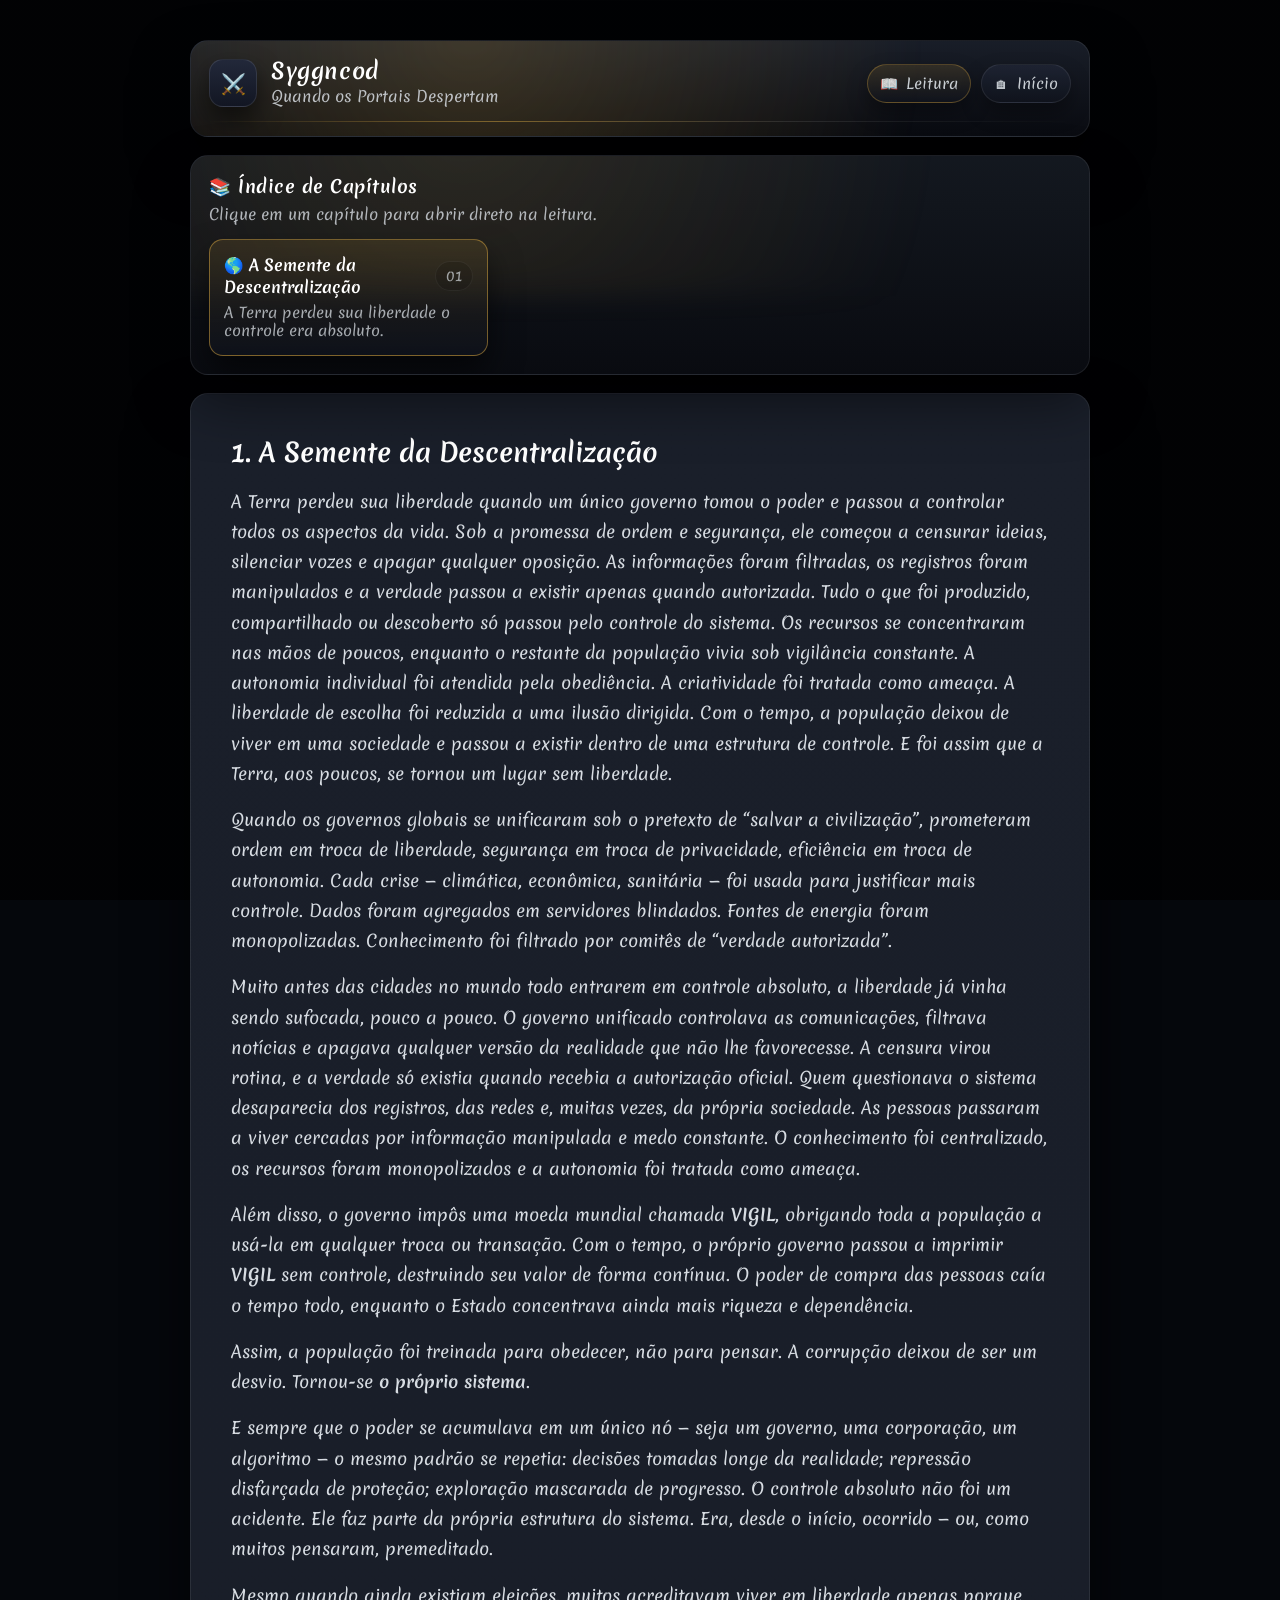
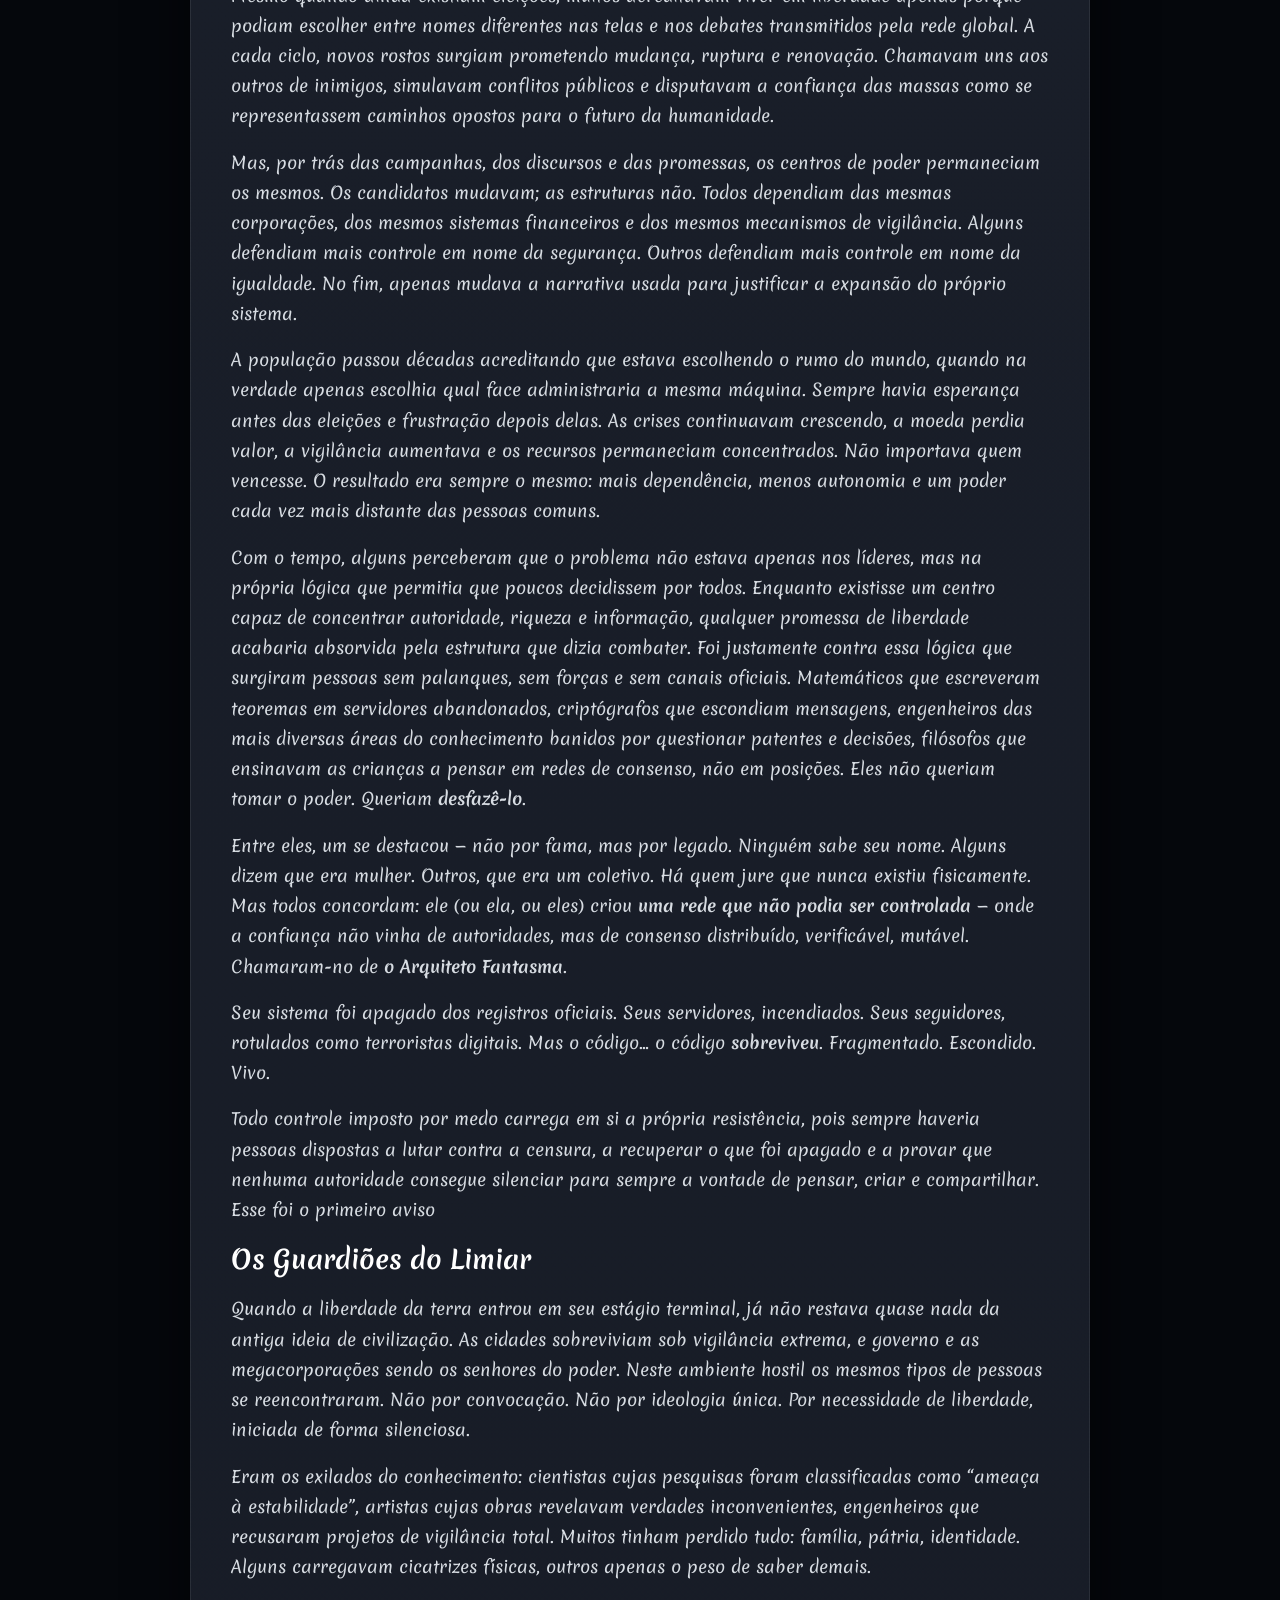
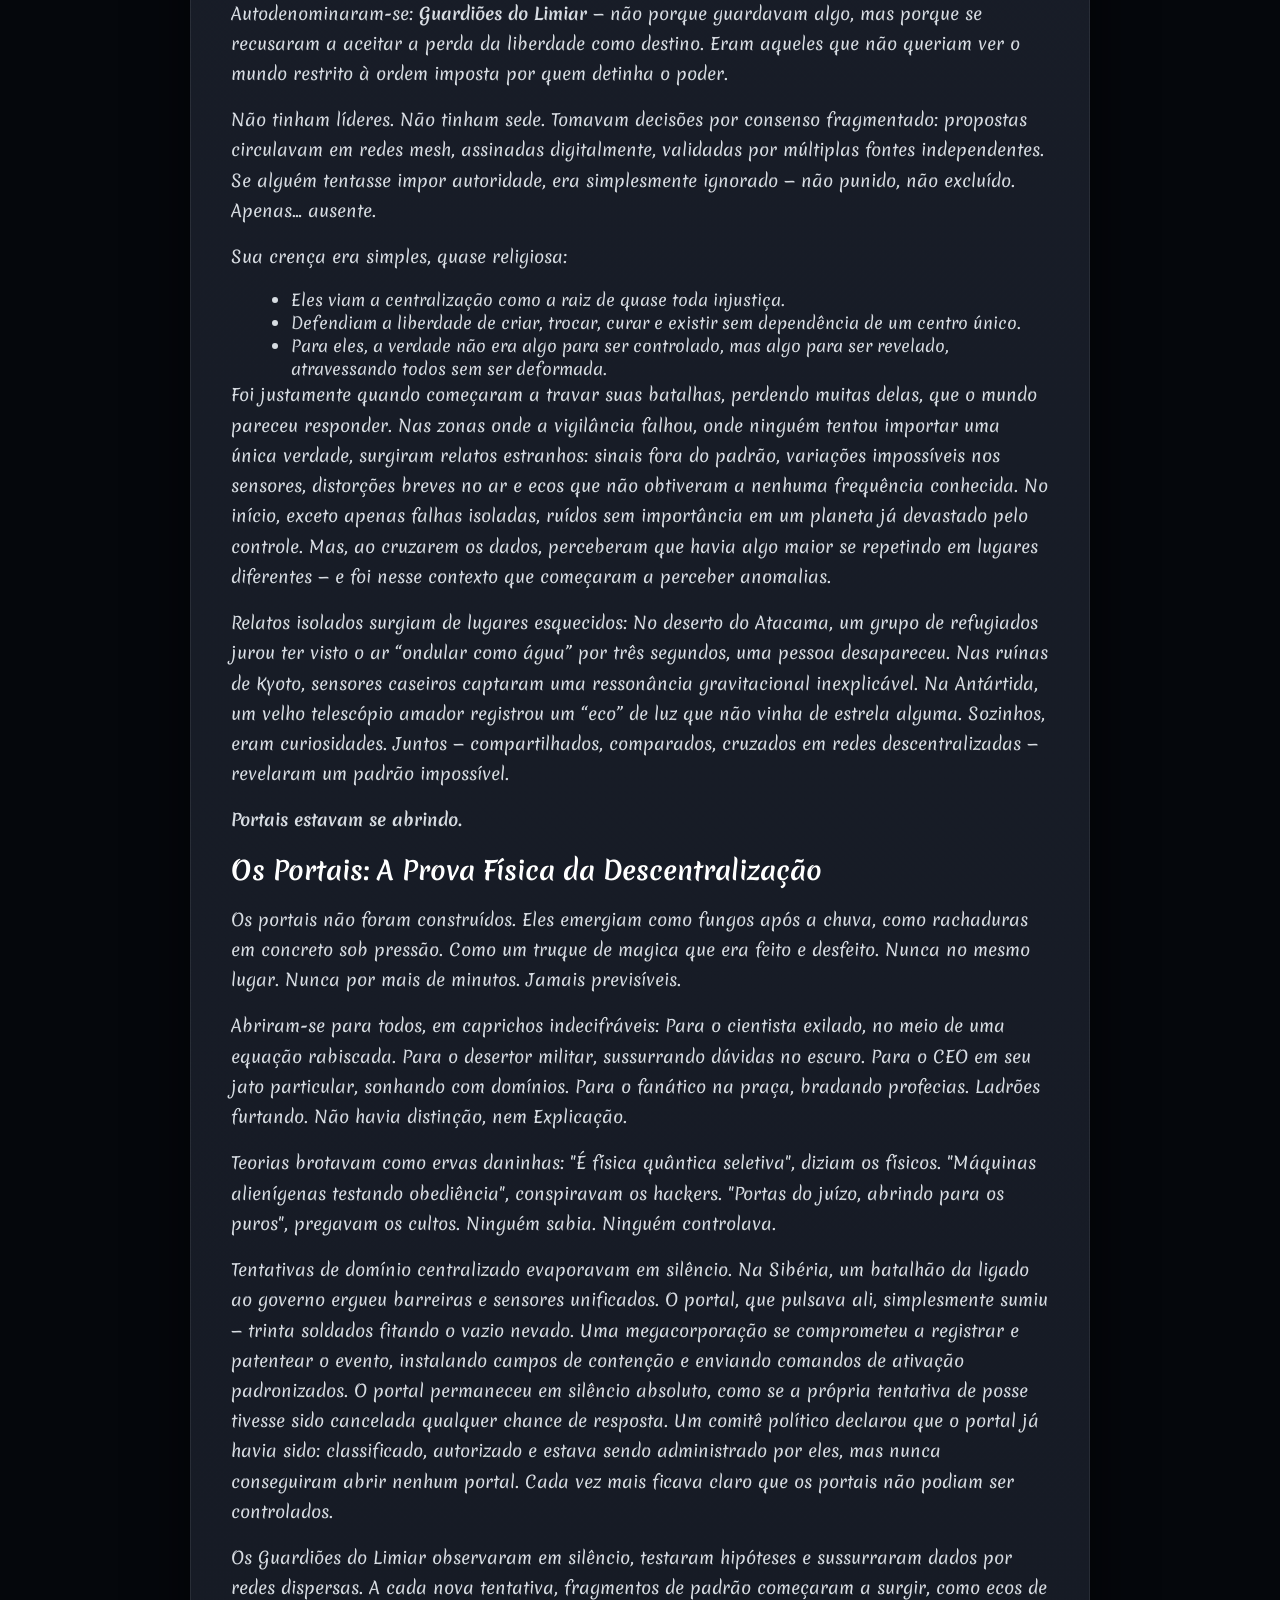
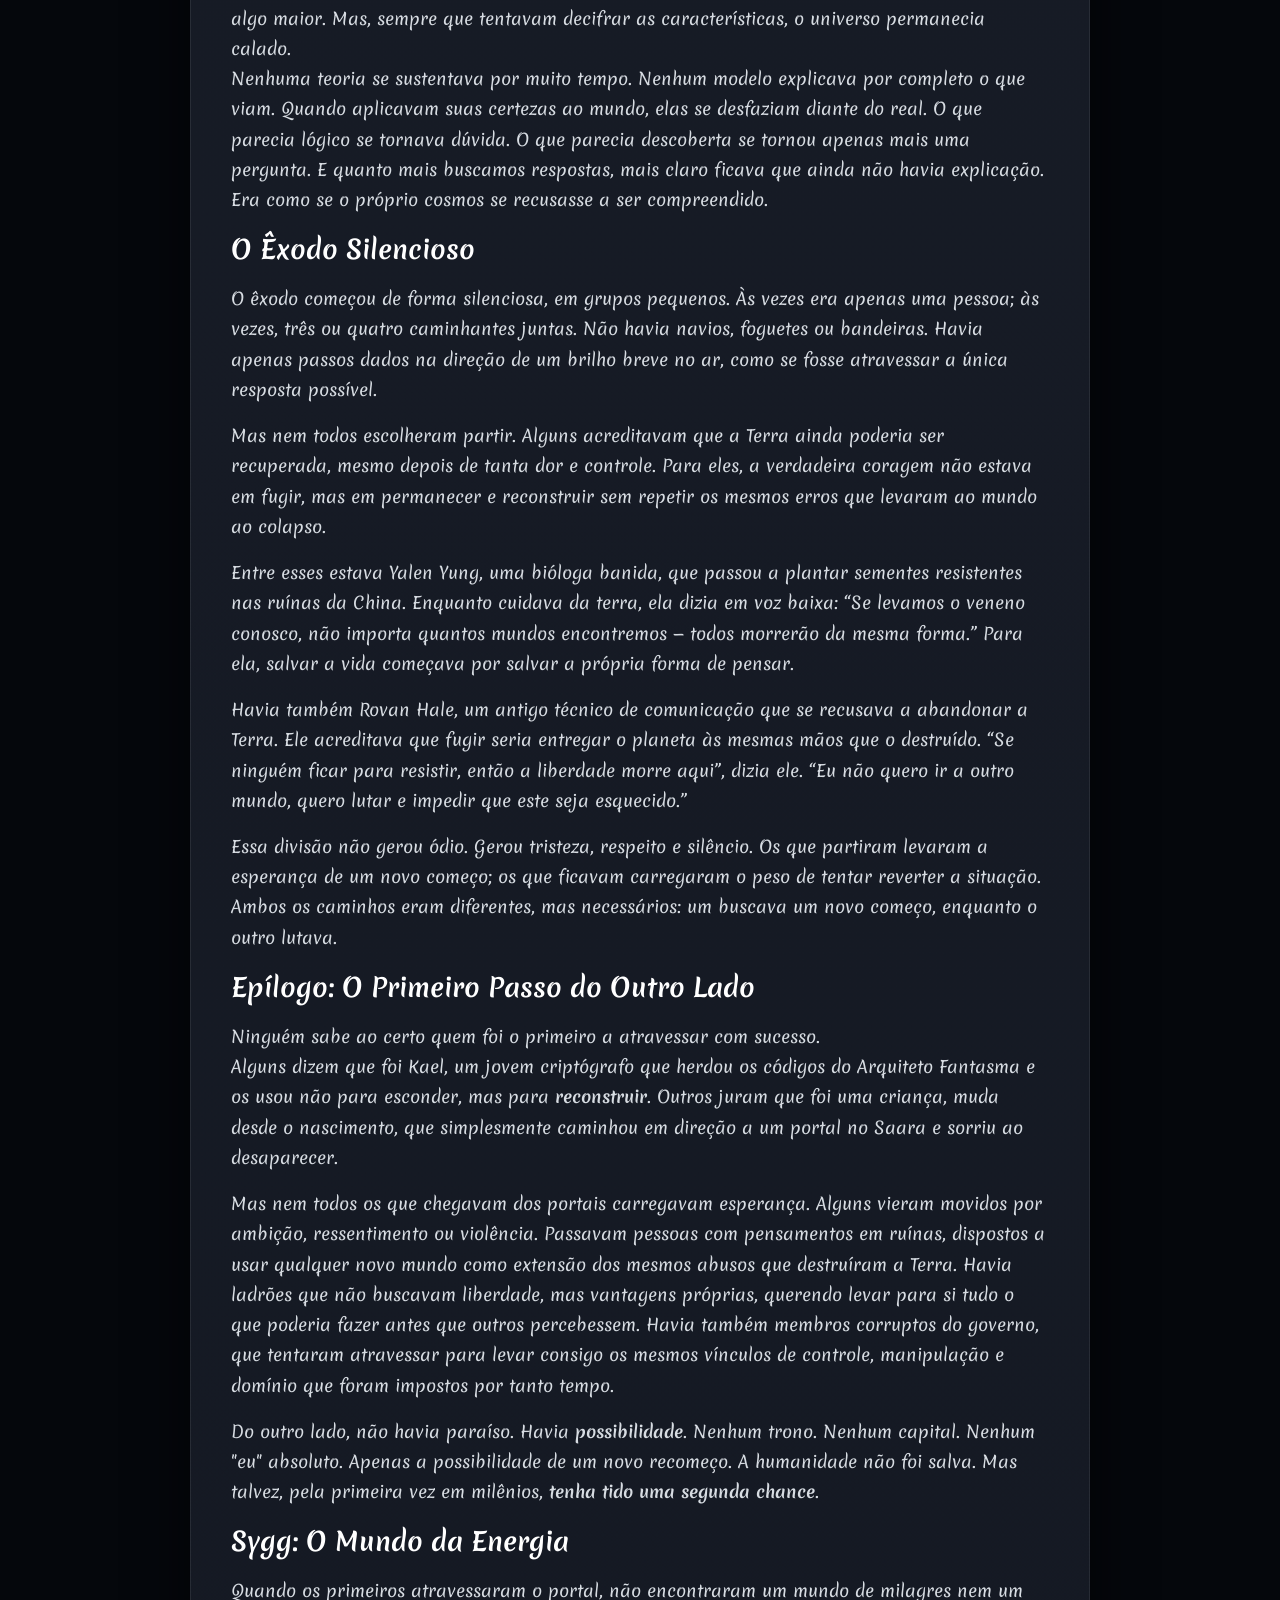
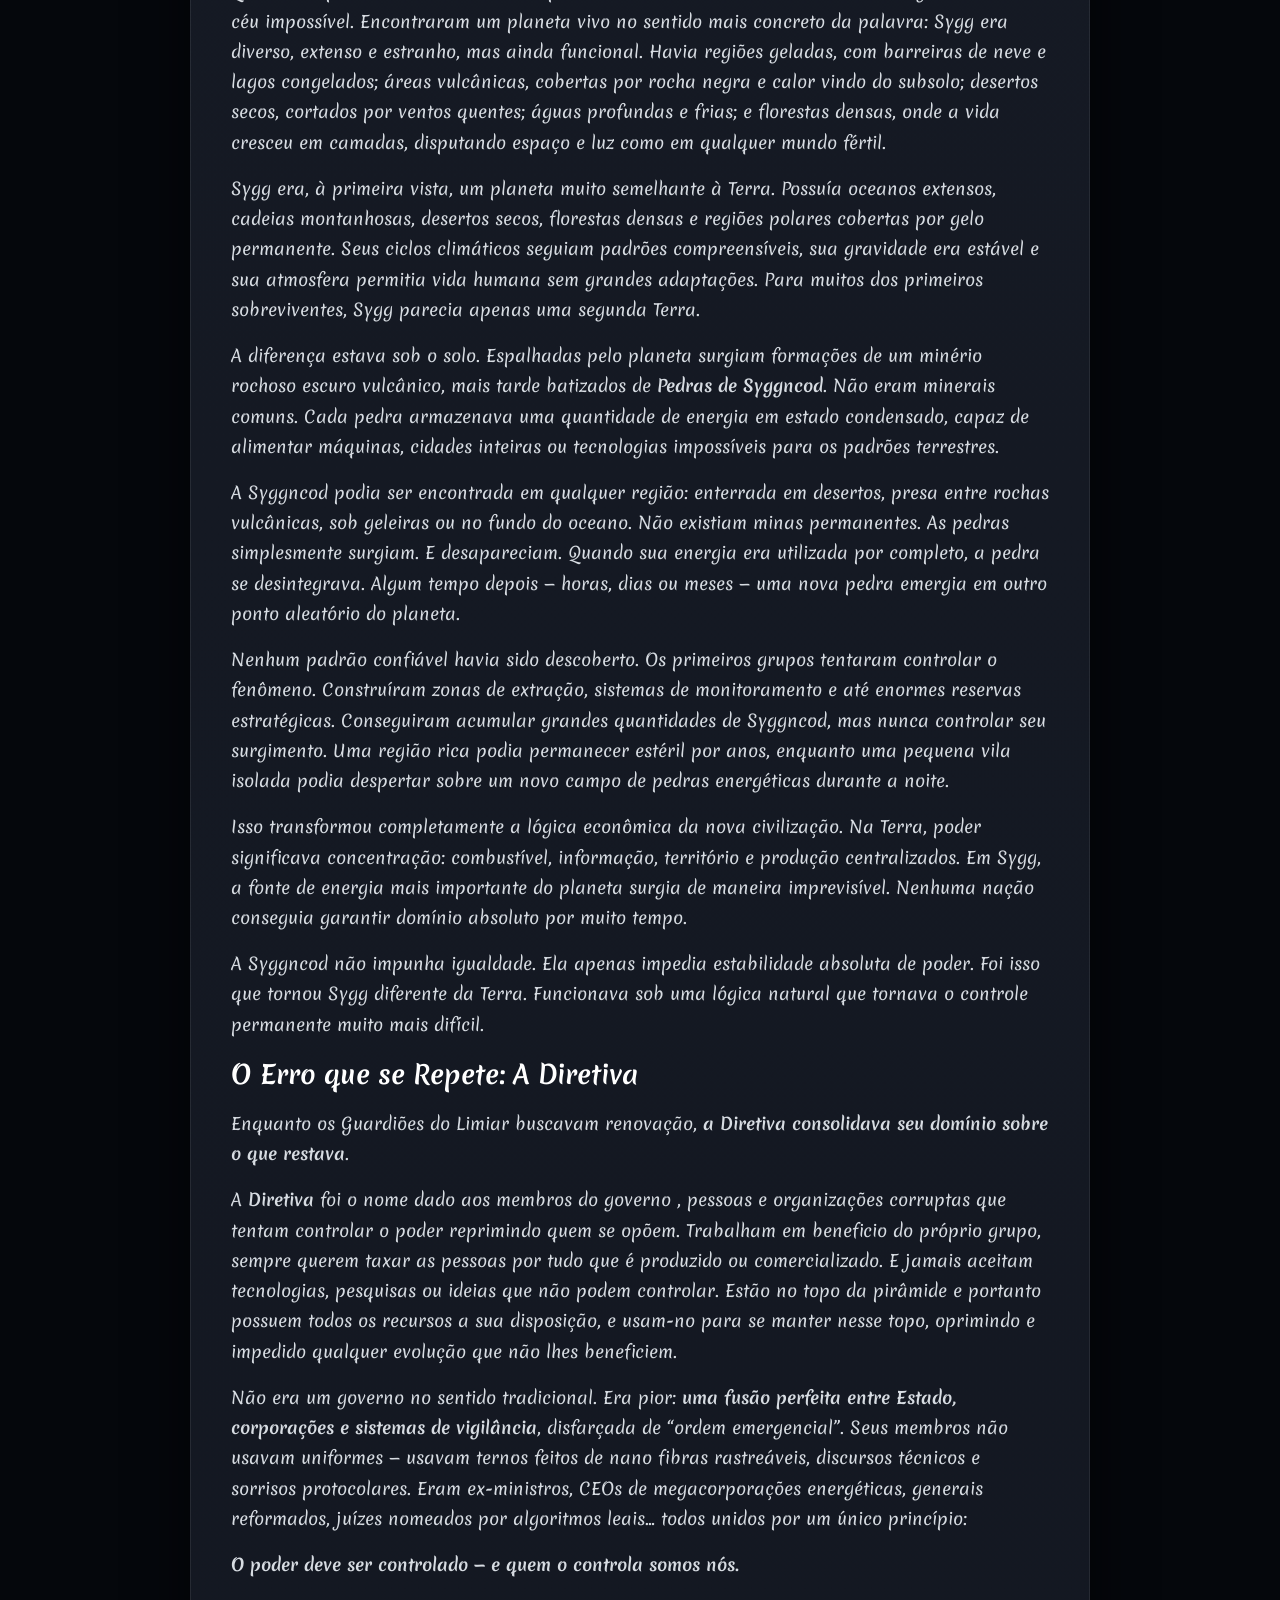
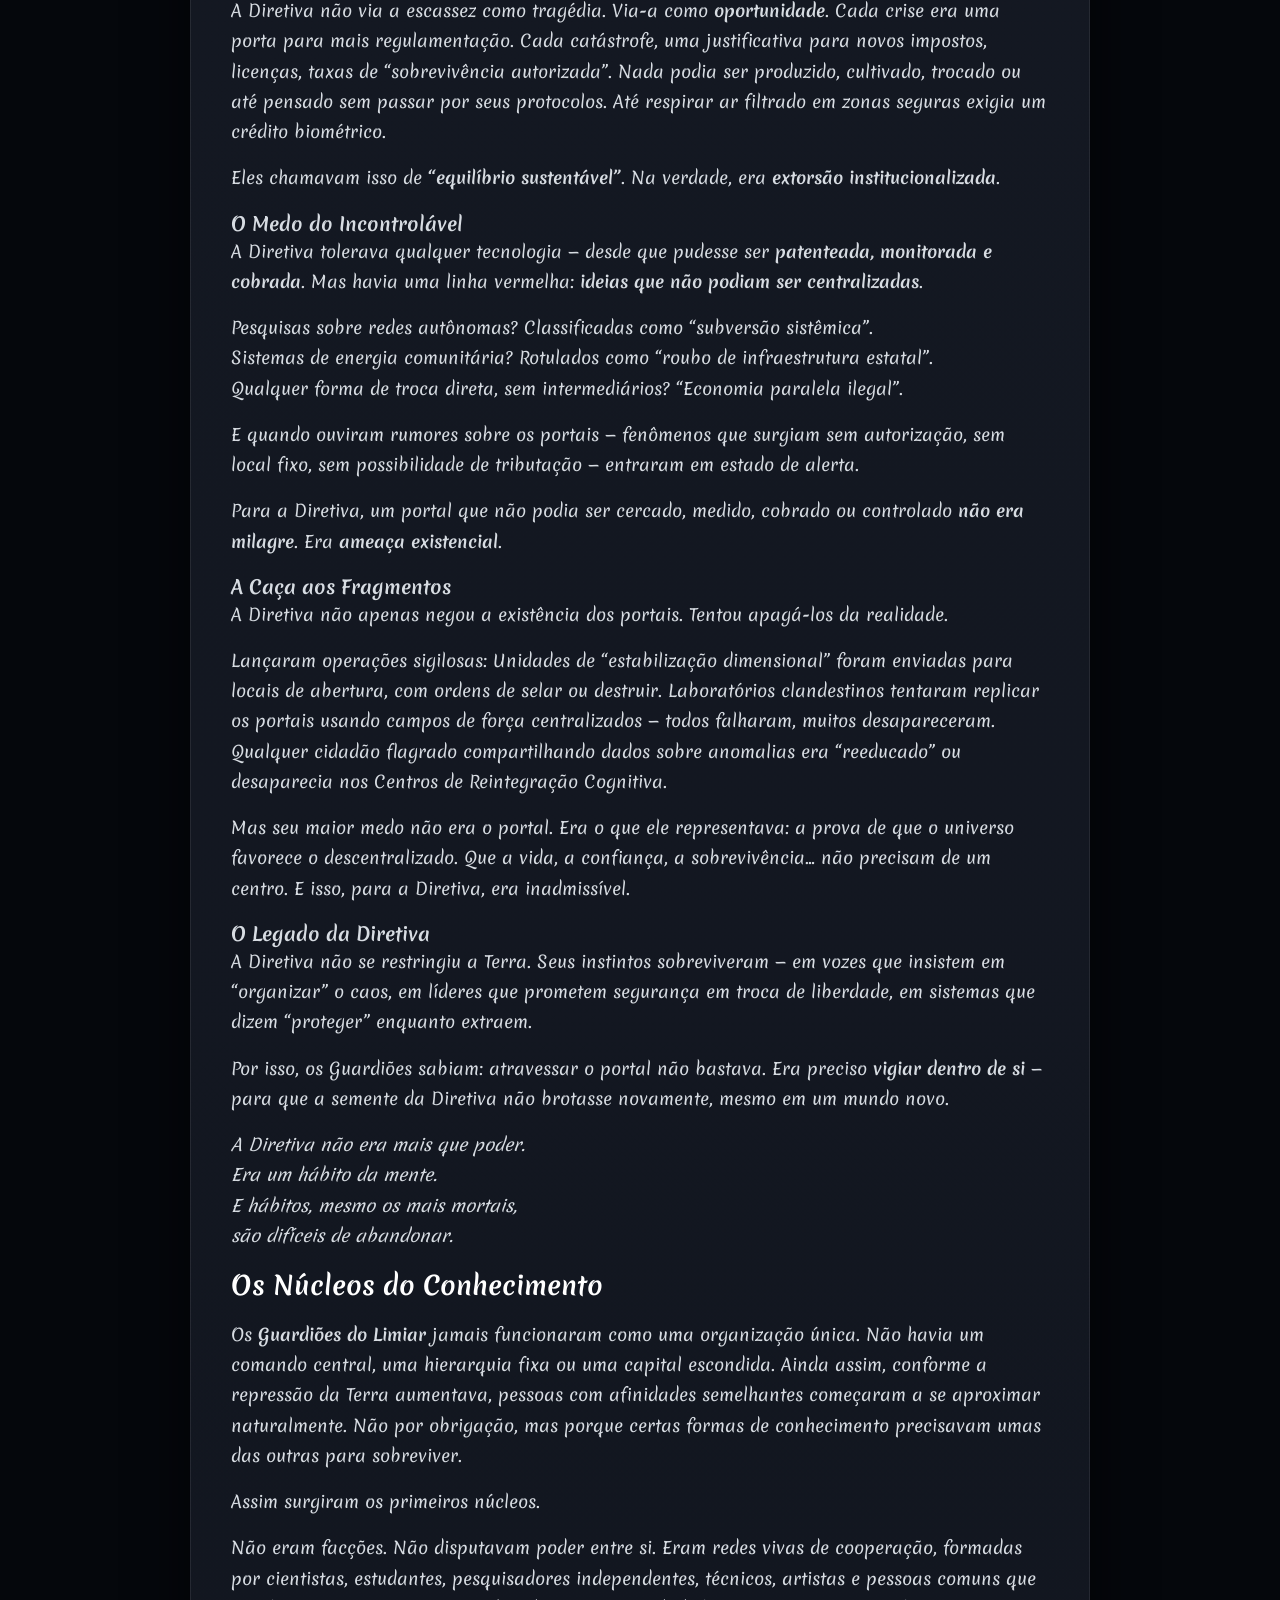
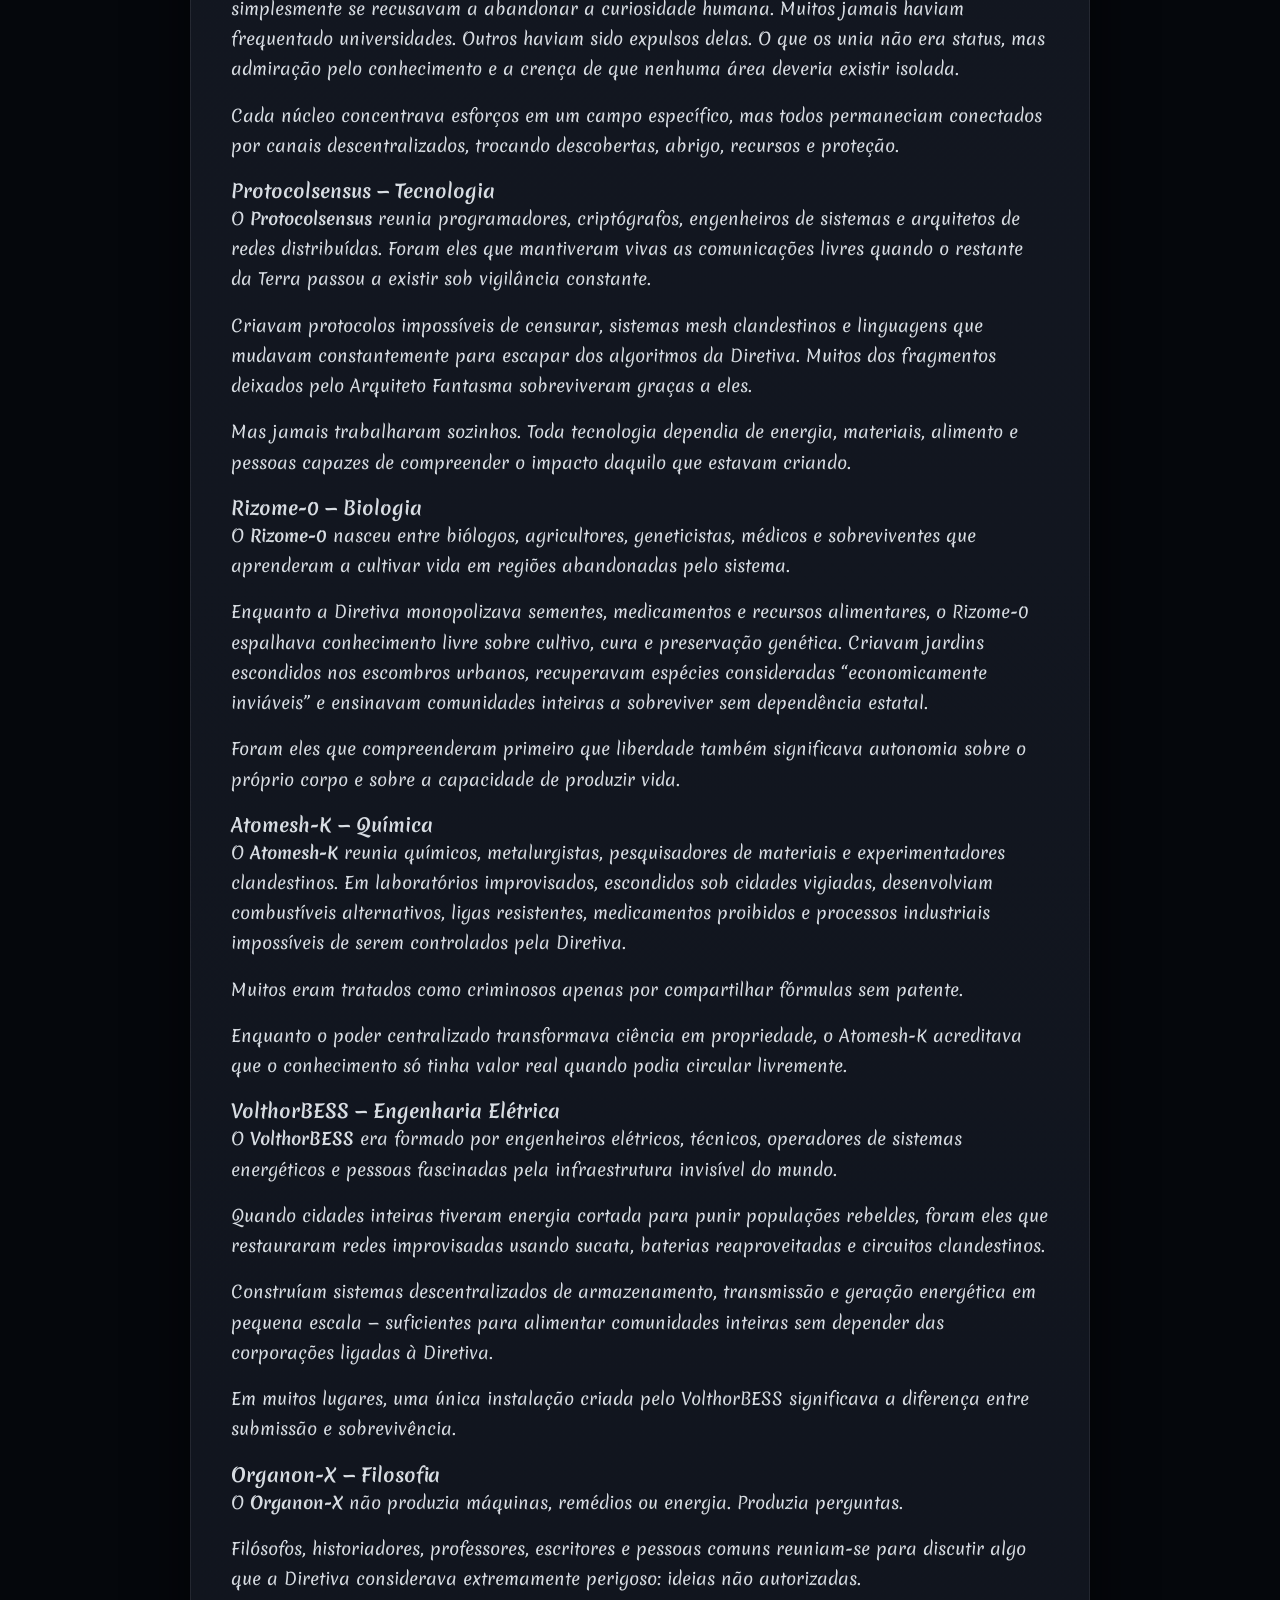
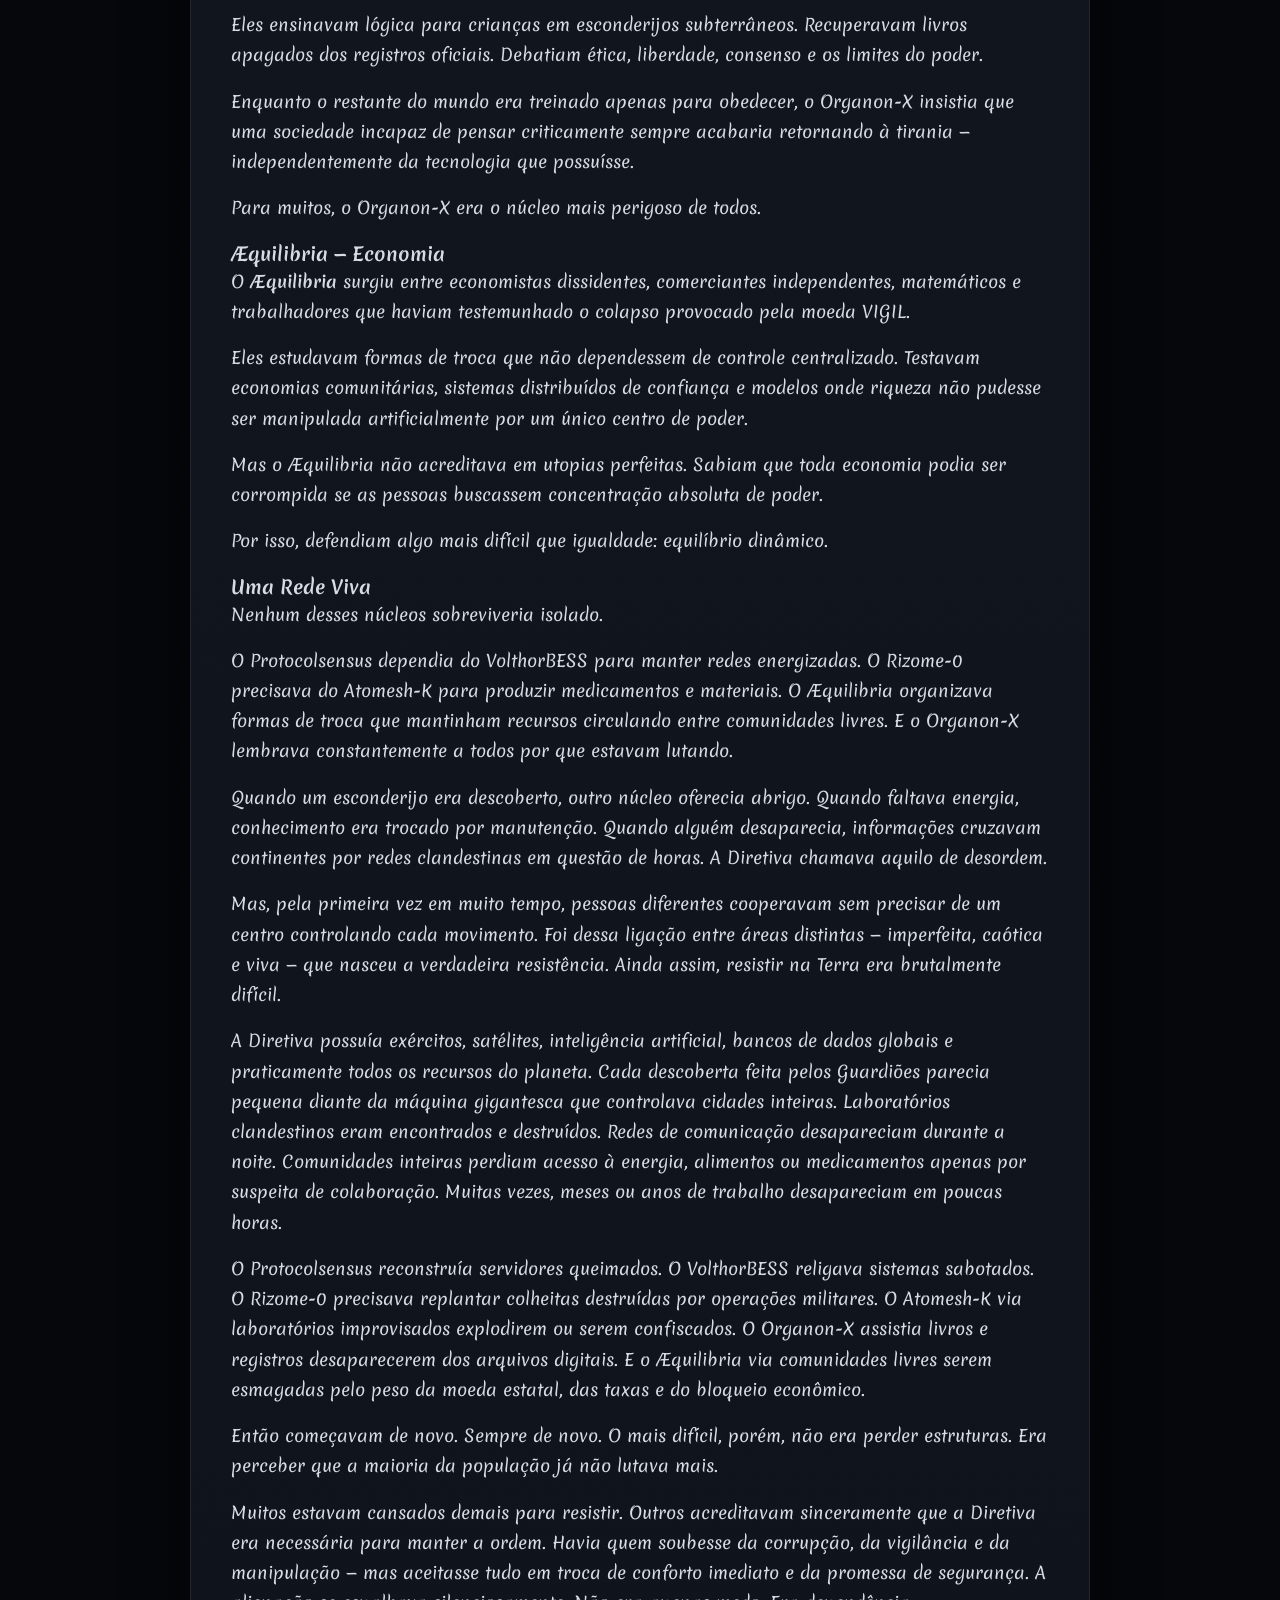
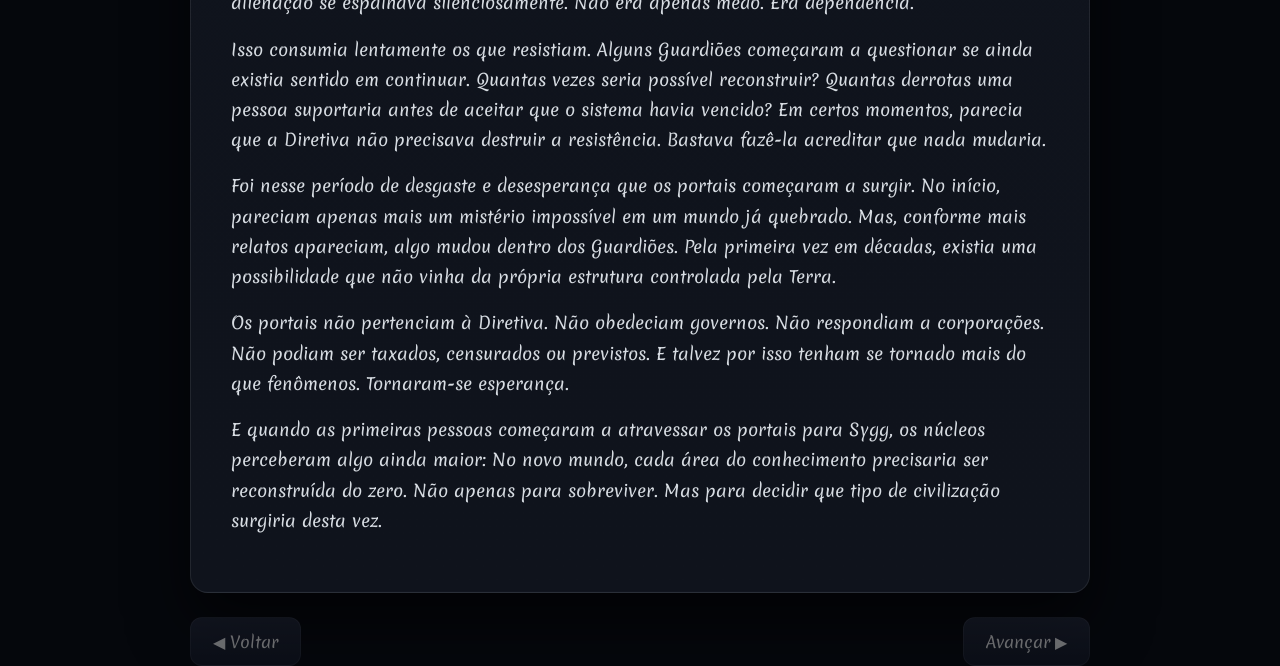
==== commit 479254ec: "Remoção de capitulos inacabados" ====
--- a/historia.html
+++ b/historia.html
@@ -61,7 +61,7 @@
         <span class="chapter-btn__desc">A Terra perdeu sua liberdade o controle era absoluto.</span>
         </button>
 
-        <button class="chapter-btn" data-index="1">
+        <!--button class="chapter-btn" data-index="1">
         <div class="chapter-btn__top">
             <span class="chapter-btn__name">🛡 Guardiões do Limiar - Grupos </span>
             <span class="chapter-btn__num">02</span>
@@ -91,7 +91,7 @@
             <span class="chapter-btn__num">05</span>
         </div>
         <span class="chapter-btn__desc">A transmutação da flora e o futuro da botânica viva.</span>
-        </button>
+        </button-->
     </div>
     </section>
 
@@ -230,7 +230,7 @@
   </section>
 
   <!-- CAPÍTULO 2 -->
-  <section class="card">
+  <!--section class="card">
   
     <h3 id="1-tecnologia-protocolsensus">1. Tecnologia: Protocolsensus</h3>
     <p><em>Nenhuma voz comanda, todos os nós concordam</em></p>
@@ -334,10 +334,10 @@
     <h3 id="a-for-a-da-indistinguibilidade">A Força da Indistinguibilidade</h3>
     <p>Em todos esses grupos, o &quot;Líder&quot; é o <strong>Consenso Justo</strong>, uma regra matemática e ética que todos aceitaram seguir voluntariamente.</p>
 
-  </section>
+  </section-->
 
   <!-- CAPÍTULO 3 -->
-  <section class="card">
+  <!--section class="card">
   
     <h1 id="-on-a-moeda-viva-de-sygg-"><strong>ÆON — A Moeda Viva de Sygg</strong></h1>
     <p><em>(pronuncia-se “Éon”)</em></p>
@@ -479,10 +479,10 @@
     </blockquote>
 
 
-  </section>
+  </section-->
   
   <!-- CAPÍTULO 4 -->
-  <section class="card">
+  <!--section class="card">
   
     <h2 id="introdu-o-hist-ria">Introdução à História</h2>
     <p>Quando os humanos chegaram a <strong>Sygg</strong>, tentaram cercar terrenos como faziam na Terra. O planeta respondeu com fúria: construções ruíam e o solo tornava-se estéril. Sygg não aceitava <strong>apropriação sem nada em troca</strong></p>
@@ -509,10 +509,10 @@
     <p>Nenhum Olho é uma ilha. Eles formam uma malha de inteligência descentralizada. Se um Zelador tenta expandir seu território de forma agressiva ou sem o devido sacrifício, os Olhos vizinhos &quot;sentem&quot; o desequilíbrio e retiram a proteção do agressor. A rede garante que o direito de habitar seja proporcional à capacidade de fazer a energia circular.
     </p>
 
-  </section>
+  </section-->
   
   <!-- CAPÍTULO 5 -->
-  <section class="card">
+  <!--section class="card">
   
     <h1 id="-as-cinco-plantas-gen-ticas-nomes-hist-rias">🌱 As Cinco Plantas Genéticas – Nomes &amp; Histórias</h1>
     <p>Em Sygg, a flora não é estática. Graças às pesquisas do <strong>Rizome-0</strong>, descobriu-se que qualquer semente comum, ao ser plantada em solo saturado, pode sofrer uma <strong>Germinação Derivada</strong>. O tipo de planta genética que emergirá depende da vibração energética do local e da intenção do solo.</p>
@@ -556,7 +556,7 @@
     <h1 id="-coes-o-do-mundo">🌍 Coesão do Mundo</h1>
     <p>Cada parte extraída dessas plantas (Raiz, Caule, Folha, Broto, Flor e Fruto) carrega a propriedade genética da variante. Assim, uma <strong>Raiz de Feroudia</strong> terá propriedades estruturais metálicas, enquanto uma <strong>Raiz de Sanavita</strong> terá propriedades medicinais profundas. O ecossistema de Sygg é, portanto, uma farmácia e uma forja a céu aberto.</p>
 
-  </section>
+  </section-->
   
     <!-- BOTÕES -->
     <div class="navigation">
